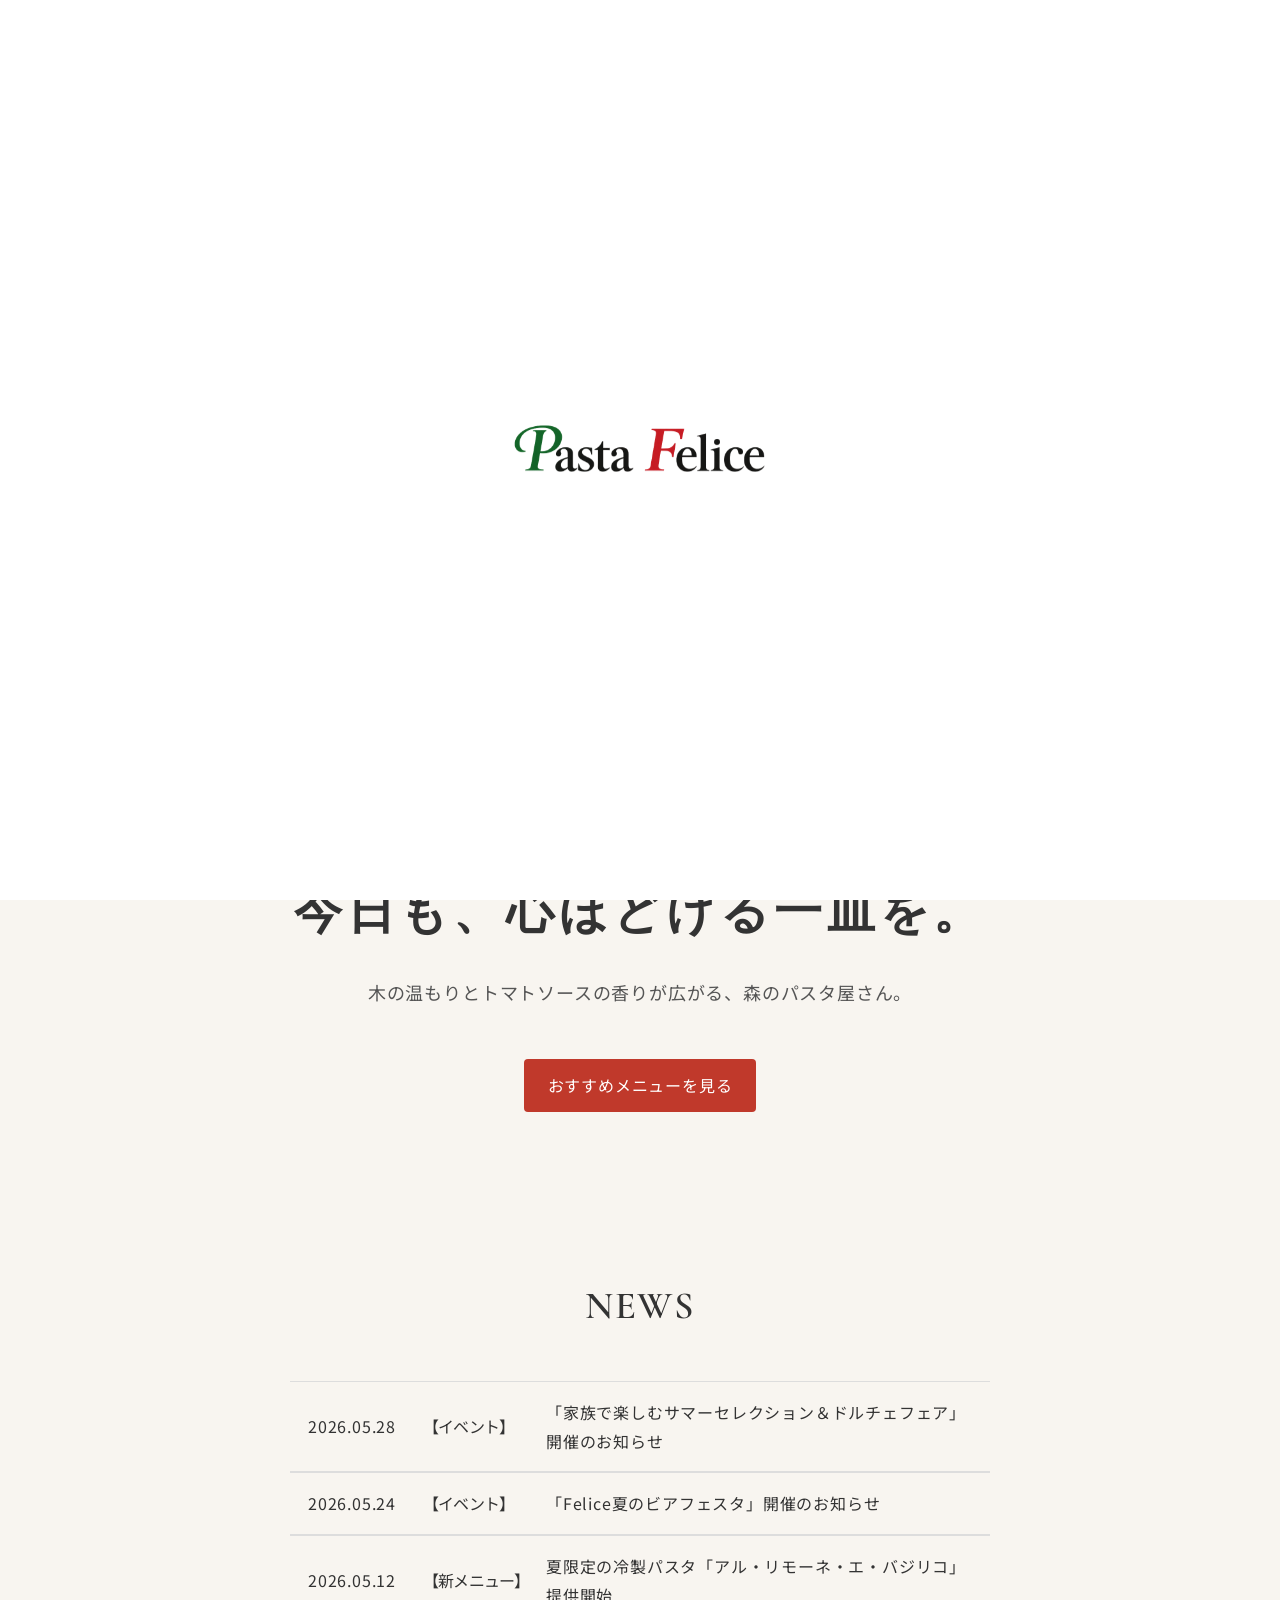
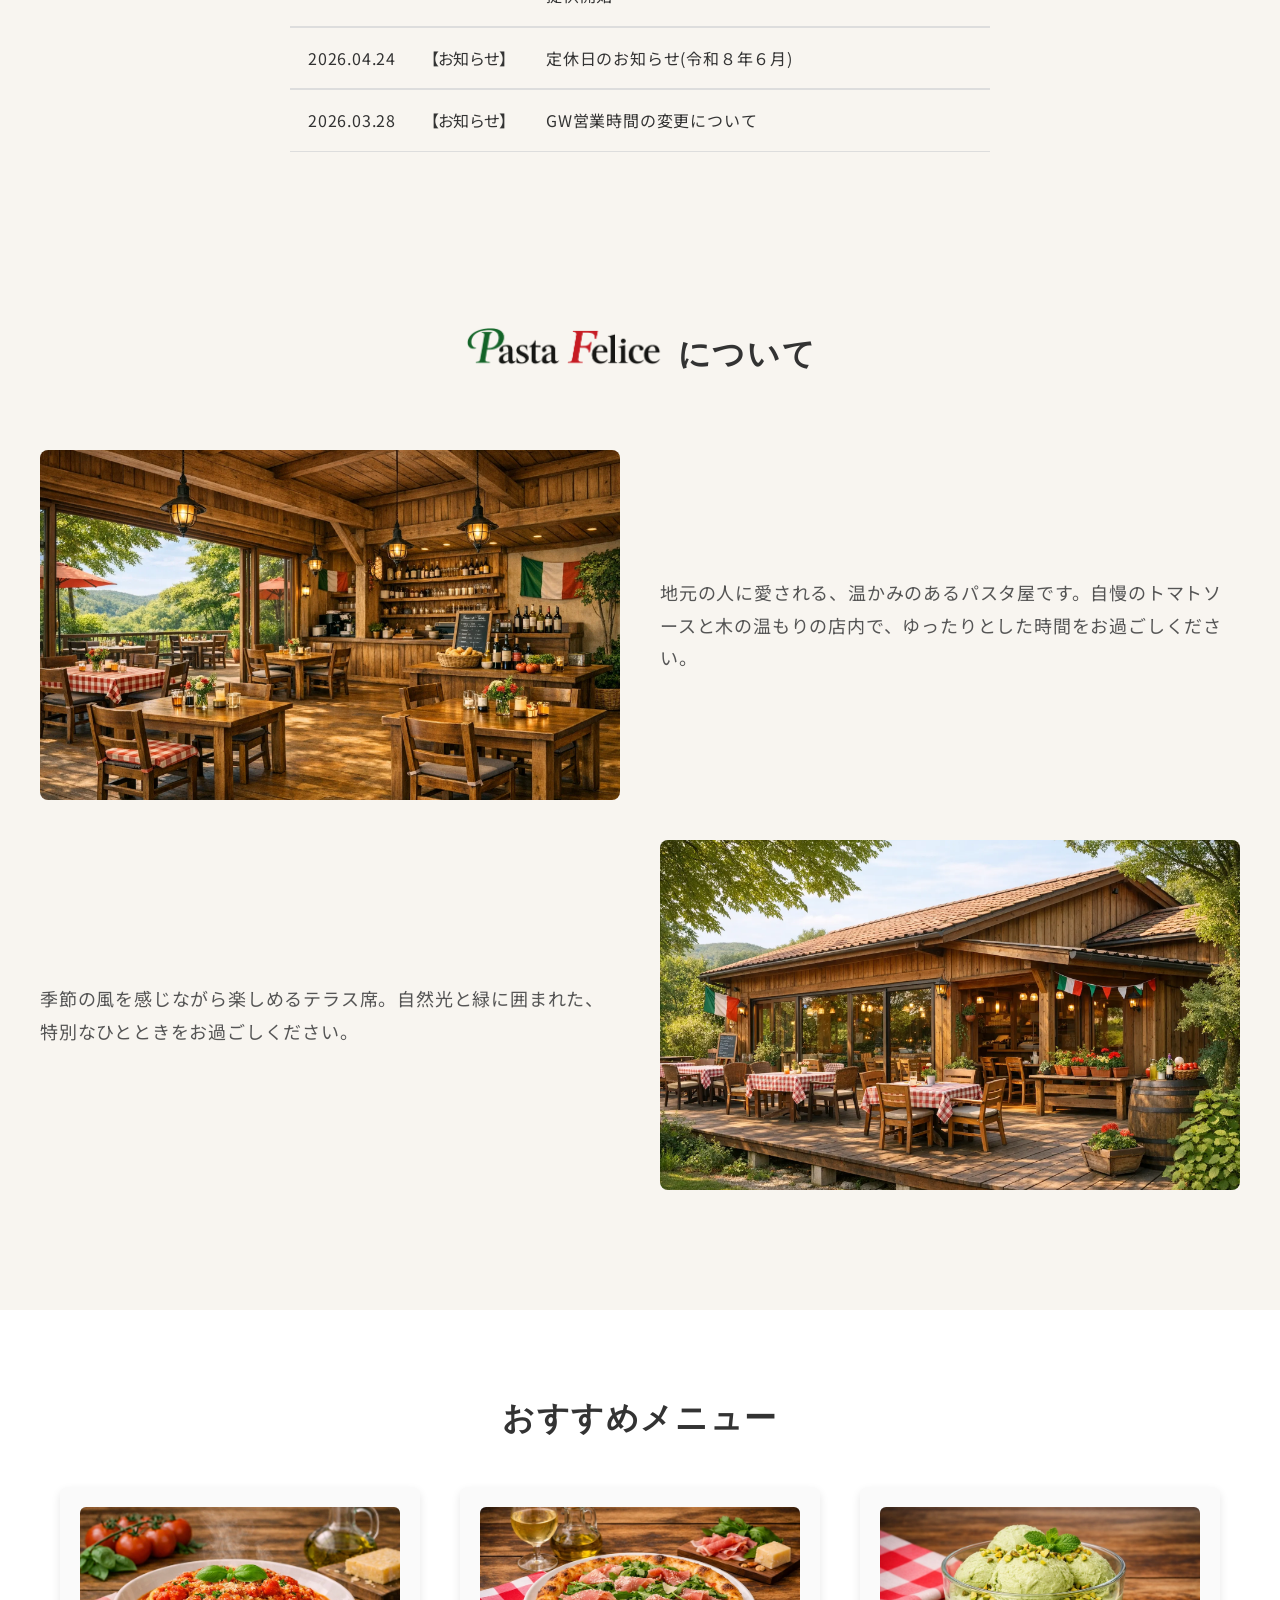
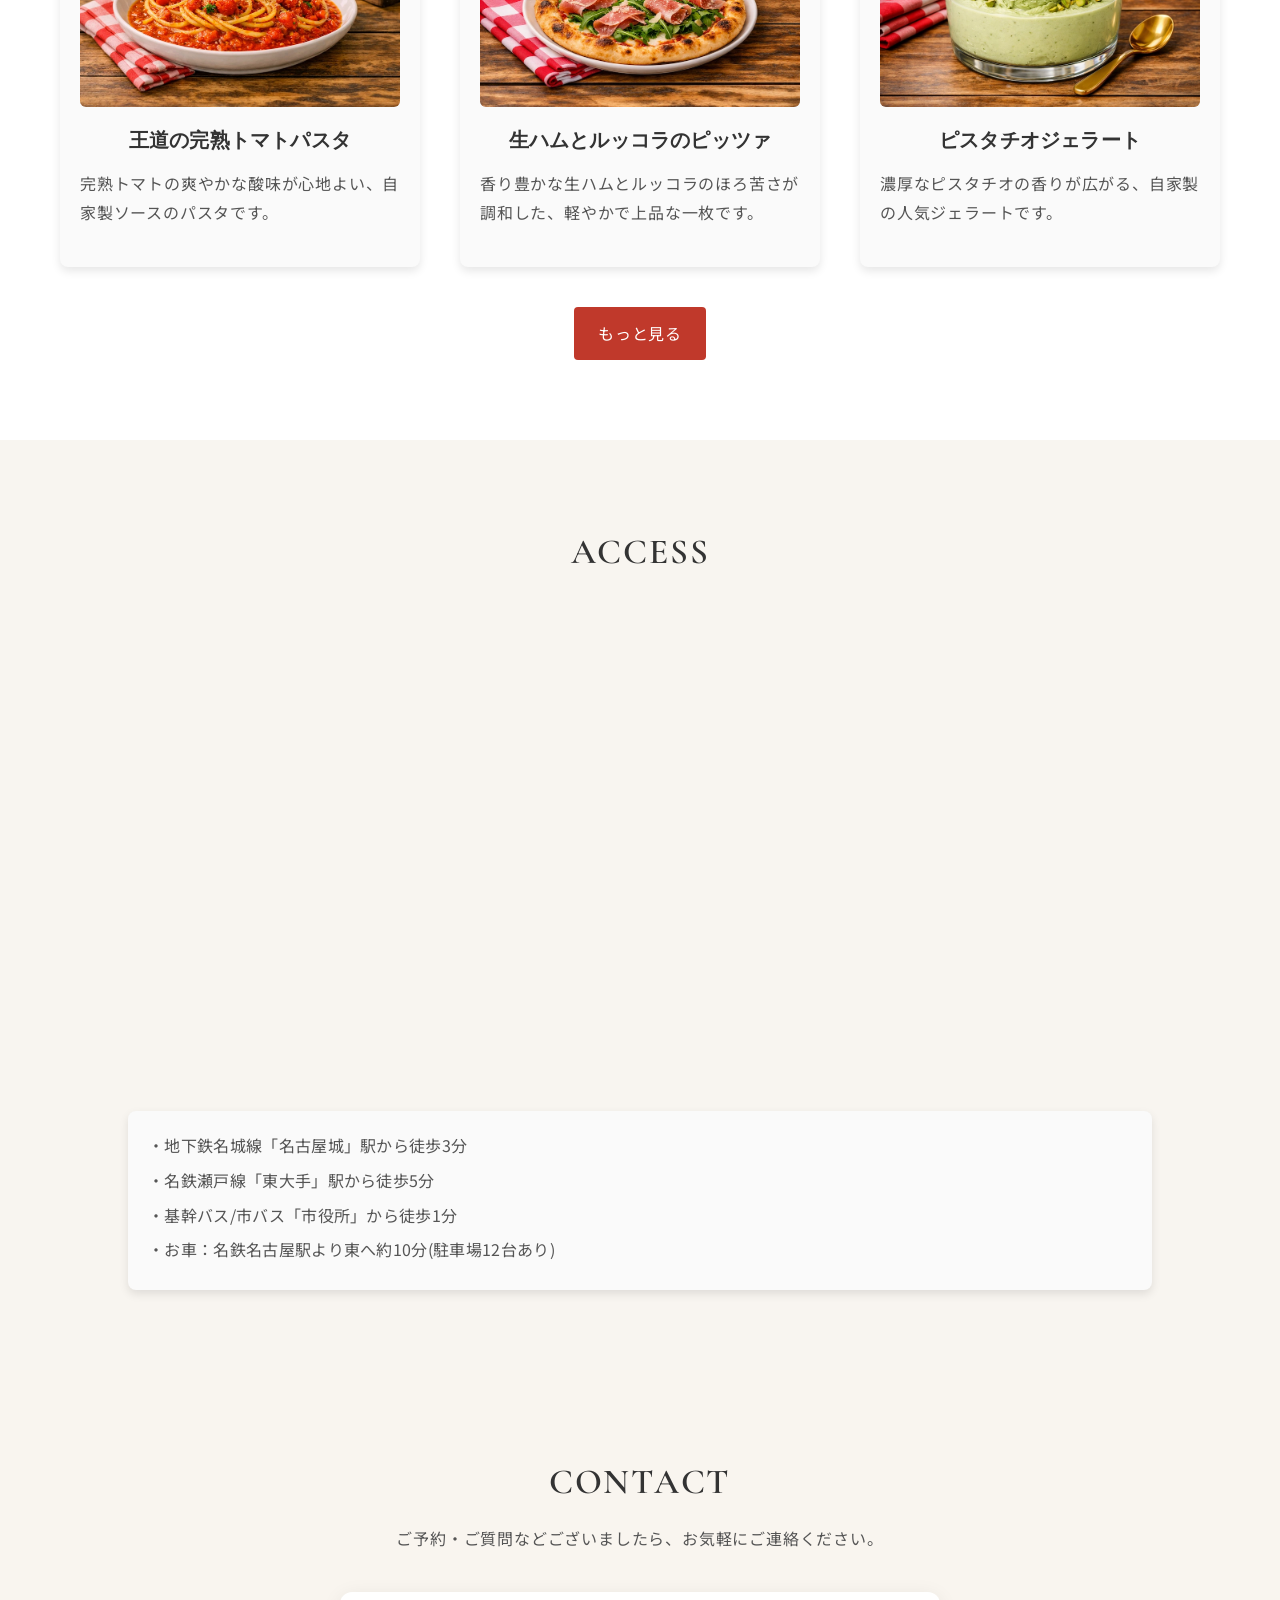
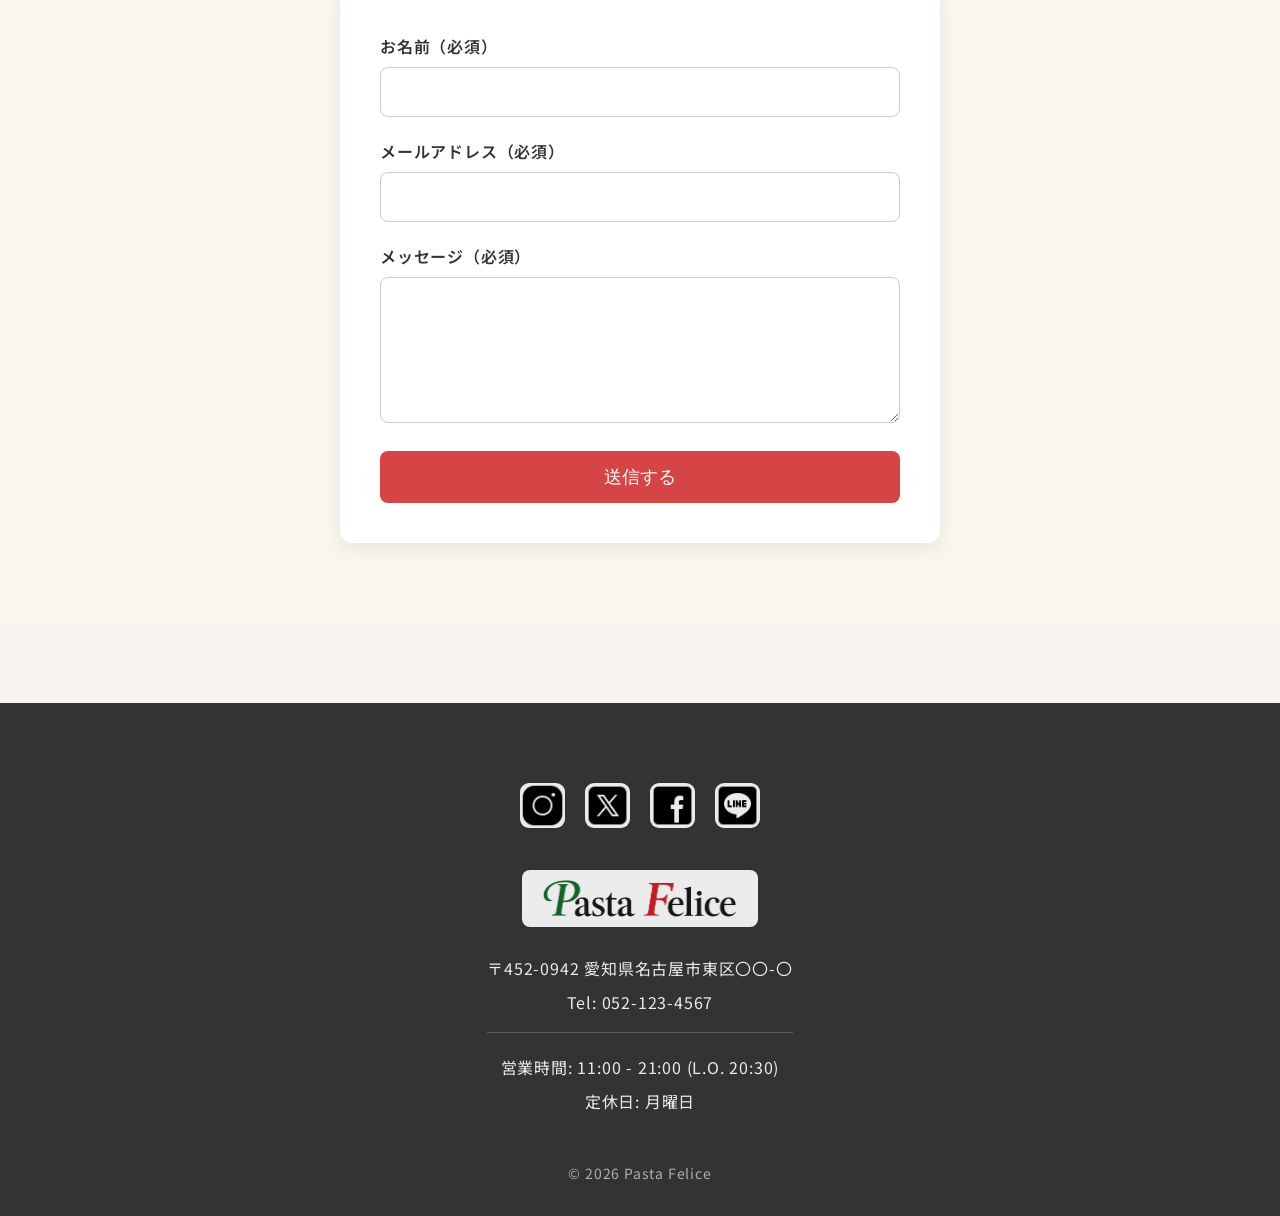
==== index.html @ 6ccf404a "Add files via upload" ====
<!doctype html>
<html lang="ja">

<head>
  <meta charset="UTF-8" />
  <meta name="viewport" content="width=device-width, initial-scale=1.0" />
  <title>Pasta Felice</title>
  <link
    href="https://fonts.googleapis.com/css2?family=Cormorant+Garamond:wght@400;600&family=Playfair+Display:wght@400;600&family=Noto+Sans+JP:wght@300;400;500&display=swap"
    rel="stylesheet" />
  <link rel="stylesheet" href="https://cdnjs.cloudflare.com/ajax/libs/font-awesome/6.5.1/css/all.min.css" />

  <link rel="stylesheet" href="assets/css/style.css" />
  <script>
    if (sessionStorage.getItem('felice_visited')) {
      document.documentElement.style.visibility = 'hidden';
      document.addEventListener('DOMContentLoaded', () => {
        document.documentElement.style.visibility = '';
      });
    }
  </script>
</head>

<body>
  <script>
    if (sessionStorage.getItem('felice_visited')) {
      document.write(
        '<style>#splash, .white-cover { display: none !important; }</style>',
      );
    }
  </script>
  <div id="splash">
    <img src="./assets/images/logo3.png" alt="Logo" class="splash-logo-img" />
  </div>

  <div class="header-wrapper">
    <header>
      <a href="index.html" class="logo"><img src="./assets/images/logo3.png" alt="Pasta Felice" /></a>

      <div class="hamburger">
        <span></span>
        <span></span>
        <span></span>
      </div>

      <nav class="nav-menu">
        <span class="nav-close">×</span>
        <ul>
          <li><a href="index.html">HOME</a></li>
          <li><a href="index.html#news">NEWS</a></li>
          <li><a href="index.html#about">ABOUT</a></li>
          <li><a href="menu.html">MENU</a></li>
          <li><a href="index.html#access">ACCESS</a></li>
          <li><a href="index.html#contact">CONTACT</a></li>
        </ul>
      </nav>
    </header>
    <div class="nav-overlay"></div>
  </div>

  <main>
    <section class="main-visual" id="home-visual">
      <div class="white-cover"></div>

      <div class="slide slide1">
        <div class="overlay"></div>
      </div>
      <div class="slide slide3">
        <div class="overlay"></div>
      </div>
      <div class="slide slide2">
        <div class="overlay"></div>
      </div>
      <div class="slide slide4">
        <div class="overlay"></div>
      </div>
      <!-- ★★★ ここにメッセージを挿入 ★★★ -->
      <div class="slide-message">
        こころに残る、<br class="sp" />ひと皿の物語。
      </div>
      <div class="indicator">
        <span class="dot active"></span>
        <span class="dot"></span>
        <span class="dot"></span>
        <span class="dot"></span>
      </div>
      <button class="arrow prev">‹</button>
      <button class="arrow next">›</button>
    </section>

    <section class="catch">
      <h1 class="catch-title">今日も、心ほどける<br class="sp" />一皿を。</h1>
      <p class="catch-text">
        木の温もりと<br class="sp" />トマトソースの香りが広がる、<br class="sp" />森のパスタ屋さん。
      </p>
      <a href="#menu" class="btn">おすすめメニューを見る</a>
    </section>

    <section id="news" class="news-section fade-in">
      <div class="container">
        <h2 class="section-title">NEWS</h2>

        <!-- JSで中身を入れる箱 -->
        <div id="news-list" class="news-list"></div>
      </div>
    </section>

    <section id="about" class="about fade-in">
      <h2 class="section-title">
        <img src="./assets/images/logo3.png" alt="Pasta Felice について" /><span>について</span>
      </h2>

      <div class="about-row">
        <div class="about-img" style="background-image: url('assets/images/interior.webp')"></div>

        <div class="about-text">
          <p>
            地元の人に愛される、温かみのあるパスタ屋です。自慢のトマトソースと木の温もりの店内で、ゆったりとした時間をお過ごしください。
          </p>
        </div>
      </div>

      <div class="about-row reverse">
        <div class="about-img" style="background-image: url('assets/images/exterior.webp')"></div>

        <div class="about-text">
          <p>
            季節の風を感じながら楽しめるテラス席。自然光と緑に囲まれた、特別なひとときをお過ごしください。
          </p>
        </div>
      </div>
    </section>

    <section id="menu" class="menu fade-in">
      <h2 class="section-title">おすすめメニュー</h2>

      <div class="cards">
        <div class="card menu-card" data-key="pasta1" style="cursor: pointer">
          <div class="card-img" style="background-image: url('assets/images/pasta1.webp')"></div>

          <h3>王道の完熟トマトパスタ</h3>
          <p class="card-desc">
            完熟トマトの爽やかな酸味が心地よい、自家製ソースのパスタです。
          </p>
        </div>

        <div class="card menu-card" data-key="pizza3" style="cursor: pointer">
          <div class="card-img" style="background-image: url('assets/images/pizza3.webp')"></div>

          <h3>生ハムとルッコラのピッツァ</h3>
          <p class="card-desc">
            香り豊かな生ハムとルッコラのほろ苦さが調和した、軽やかで上品な一枚です。
          </p>
        </div>

        <div class="card menu-card" data-key="dessert3" style="cursor: pointer">
          <div class="card-img" style="background-image: url('assets/images/dessert3.webp')"></div>

          <h3>ピスタチオジェラート</h3>
          <p class="card-desc">
            濃厚なピスタチオの香りが広がる、自家製の人気ジェラートです。
          </p>
        </div>
      </div>

      <a href="menu.html" class="btn">もっと見る</a>
    </section>
  </main>

  <section id="access" class="access fade-in">
    <h2 class="section-title">ACCESS</h2>
    <div class="map-large">
      <iframe
        src="https://www.google.com/maps/embed?pb=!1m18!1m12!1m3!1d3261.004905829444!2d136.90399157543223!3d35.18143027275275!2m3!1f0!2f0!3f0!3m2!1i1024!2i768!4f13.1!3m3!1m2!1s0x6003712dbfa2718f%3A0x6dc8f7587fe509fd!2z5ZCN5Y-k5bGL5biC5b255omA!5e0!3m2!1sja!2sjp!4v1778330808648!5m2!1sja!2sjp&iwloc=0"
        width="100%" height="450" style="border: 0" allowfullscreen="" loading="lazy"
        referrerpolicy="no-referrer-when-downgrade">
      </iframe>
    </div>
    <div class="access-info card-style">
      <p>・地下鉄名城線「名古屋城」駅から徒歩3分</p>
      <p>・名鉄瀬戸線「東大手」駅から徒歩5分</p>
      <p>・基幹バス/市バス「市役所」から徒歩1分</p>
      <p>・お車：名鉄名古屋駅より東へ約10分(駐車場12台あり)</p>
    </div>
  </section>

  <section id="contact" class="contact fade-in">
    <h2 class="section-title">CONTACT</h2>

    <p class="contact-lead">
      ご予約・ご質問などございましたら、お気軽にご連絡ください。
    </p>

    <div class="contact-form">
      <form action="#" method="post">
        <label for="name">お名前（必須）</label>
        <input type="text" id="name" name="name" required />
        <label for="email">メールアドレス（必須）</label>
        <input type="email" id="email" name="email" required />
        <label for="message">メッセージ（必須）</label>
        <textarea id="message" name="message" rows="5" required></textarea>
        <button type="submit" class="contact-btn">送信する</button>
      </form>
    </div>
  </section>

  <footer class="site-footer">
    <div class="footer-inner">
      <div class="sns-area">
        <a href="#" class="sns-icon">
          <img src="./assets/images/icon-instagram.png" alt="Instagram" />
        </a>
        <a href="#" class="sns-icon">
          <img src="./assets/images/icon-x.png" alt="X" />
        </a>
        <a href="#" class="sns-icon">
          <img src="./assets/images/icon-facebook.png" alt="Facebook" />
        </a>
        <a href="#" class="sns-icon">
          <img src="./assets/images/icon-line.png" alt="LINE" />
        </a>
      </div>

      <div class="footer-info">
        <h3 class="footer-logo">
          <a href="index.html" class="logo">
            <img src="./assets/images/logo3.png" alt="Pasta Felice" />
          </a>
        </h3>

        <p>〒452-0942 愛知県名古屋市東区〇〇-〇</p>
        <p><a href="tel:0521234567">Tel: 052-123-4567</a></p>
        <div class="hours">
          <p>営業時間: 11:00 - 21:00 (L.O. 20:30)</p>
          <p>定休日: 月曜日</p>
        </div>
      </div>
    </div>

    <p class="copy">© 2026 Pasta Felice</p>
  </footer>

  <script>
    // 1. スライドショーの本体
    const slides = document.querySelectorAll('.slide');
    const dots = document.querySelectorAll('.dot');
    let index = 0;
    let timer;
    null;

    function showSlide(nextIndex) {
      // スライドが1枚もない場合は処理しない（エラー防止）
      if (slides.length === 0) return;
      const currentActive = document.querySelector('.slide.active');
      index = (nextIndex + slides.length) % slides.length;
      slides.forEach((slide) => slide.classList.remove('last-active'));
      if (currentActive) {
        currentActive.classList.remove('active');
        currentActive.classList.add('last-active');
      }
      slides[index].classList.add('active');
      dots.forEach((d, i) => {
        d.classList.toggle('active', i === index);
      });
      resetTimer();
    }

    function resetTimer() {
      clearInterval(timer);
      timer = setInterval(() => {
        showSlide(index + 1);
      }, 7200);
    }

    document
      .querySelector('.next')
      .addEventListener('click', () => showSlide(index + 1));
    document
      .querySelector('.prev')
      .addEventListener('click', () => showSlide(index - 1));
    dots.forEach((dot, i) =>
      dot.addEventListener('click', () => showSlide(i)),
    );

    // 2. スプラッシュ画面の制御（ふわっと消える演出）
    window.addEventListener('load', () => {
      const splash = document.getElementById('splash');
      const whiteCover = document.querySelector('.white-cover');
      const visited = sessionStorage.getItem('felice_visited');

      if (visited) {
        if (splash) splash.style.display = 'none';
        if (whiteCover) whiteCover.style.display = 'none';
        document.body.classList.remove('no-scroll');
        showSlide(0);
        return;
      }

      // 初回訪問時
      document.body.classList.add('no-scroll');
      if (splash) splash.style.display = 'flex';
      if (whiteCover) whiteCover.style.display = 'block';

      setTimeout(() => {
        // ① ロゴ（スプラッシュ）をフェードアウト
        splash.classList.add('hide');

        // ★ 初回訪問として記録（次回からスプラッシュを出さない）
        sessionStorage.setItem('felice_visited', 'true');

        // ② メイン画像が表示されるまで white-cover を残す
        setTimeout(() => {
          whiteCover.classList.add('hide');
        }, 1200);

        // ③ メイン画像を表示し、スクロール解除
        setTimeout(() => {
          document.body.classList.remove('no-scroll');
          showSlide(0);

          const message = document.querySelector('.slide-message');
          if (message) {
            message.classList.add('show-anim');
          }
        }, 2000);
      }, 3500);
    });
  </script>

  <div id="itemModal" class="item-modal">
    <div class="item-modal-content">
      <span class="item-modal-close">×</span>

      <img id="modalImage" class="item-modal-image" />

      <h2 id="modalTitle" class="item-modal-title"></h2>

      <p id="modalPrice" class="item-modal-price"></p>

      <p id="modalDesc" class="item-modal-desc"></p>
    </div>
  </div>

  <script>
    const items = {
      pasta1: {
        img: 'assets/images/pasta1.webp',
        title: 'スパゲッティ・ポモドーロ・クラシコ',
        price: '¥1,180（税込）',
        desc: '完熟トマトの甘みと酸味を引き出した定番パスタ。南イタリア・ナポリで“最も愛される基本のパスタ”と呼ばれる一皿です。火を入れることで甘みが増すサンマルツァーノ種のトマトを中心に使い、余計な調味料を加えず、トマト・バジル・オリーブオイルの香りを最大限に生かしています。シンプルだからこそ、丁寧な火入れと素材の質が味を決める、王道の一品です。',
      },

      // pasta2: {
      //   img: 'assets/images/pasta2.webp',
      //   title: 'フェットチーネ・アルフレッド・コン・ポッロ',
      //   price: '¥1,380（税込）',
      //   desc: '濃厚なクリームソースにチキンを合わせた、贅沢でまろやかな一皿。ローマの料理人アルフレッド氏が考案したと言われる“アルフレッドソース”を、平打ちのフェットチーネにたっぷり絡むよう、コクのあるクリームで仕上げています。しっとりと焼き上げたチキンがソースのまろやかさを引き立て、一口ごとに満足感のある、リッチな味わいをお楽しみいただけます。',
      // },

      pizza3: {
        img: 'assets/images/pizza3.webp',
        title: 'プロシュート・エ・ルッコラ',
        price: '¥1,680（税込）',
        desc: '生ハムの塩気とルッコラの爽やかさが絶妙に調和した大人の味。焼き上げた生地の上に、仕上げで生ハムとルッコラをのせることで、香りと食感が際立ちます。イタリアでは“ワインと合わせるピザ”として親しまれる組み合わせです。',
      },

      dessert3: {
        img: 'assets/images/dessert3.webp',
        title: 'ピスタチオジェラート',
        price: '¥720（税込）',
        desc: '濃厚なピスタチオの香りが楽しめる、人気の自家製ジェラート。イタリアではジェラート専門店が多く、ナッツ系フレーバーは特に人気。香ばしさとコクが広がる、満足感の高い一品です。',
      },
    };

    const modal = document.getElementById('itemModal');

    function closeModal() {
      modal.classList.remove('show');

      document.body.classList.remove('no-scroll');

      setTimeout(() => {
        modal.style.display = 'none';
      }, 300);
    }

    document.querySelectorAll('.menu-card').forEach((card) => {
      card.addEventListener('click', () => {
        const key = card.getAttribute('data-key');

        const item = items[key];

        if (!item) return;

        document.getElementById('modalImage').src = item.img;

        document.getElementById('modalTitle').textContent = item.title;

        document.getElementById('modalPrice').textContent = item.price;

        document.getElementById('modalDesc').textContent = item.desc;

        modal.style.display = 'flex';

        document.body.classList.add('no-scroll');

        setTimeout(() => {
          modal.classList.add('show');
        }, 10);
      });
    });

    document.querySelector('.item-modal-close').onclick = closeModal;

    modal.addEventListener('click', (e) => {
      if (e.target === modal) closeModal();
    });
  </script>
  <script>
    const fadeTargets = document.querySelectorAll('.fade-in');

    const hamburger = document.querySelector('.hamburger');
    const navMenu = document.querySelector('.nav-menu');
    const navClose = document.querySelector('.nav-close');

    const observer = new IntersectionObserver(
      (entries) => {
        entries.forEach((entry) => {
          if (entry.isIntersecting) {
            entry.target.classList.add('show');
          }
        });
      },
      {
        threshold: 0, // ← ★ここを 0 にする
      },
    );

    fadeTargets.forEach((target) => observer.observe(target));

    // × ボタンで閉じる
    navClose.addEventListener('click', () => {
      navMenu.classList.remove('show');
      hamburger.classList.remove('active');
      document.body.classList.remove('no-scroll');
    });

    // ★ 黒い幕（オーバーレイ）を取得
    const navOverlay = document.querySelector('.nav-overlay');

    // ★ ハンバーガーを押したらナビと黒幕を表示
    hamburger.addEventListener('click', () => {
      navMenu.classList.toggle('show');
      hamburger.classList.toggle('active');

      if (navMenu.classList.contains('show')) {
        navOverlay.classList.add('show'); // ← 黒幕 ON
        document.body.classList.add('no-scroll');
      } else {
        navOverlay.classList.remove('show'); // ← 黒幕 OFF
        document.body.classList.remove('no-scroll');
      }
    });

    // ★ × ボタンで閉じる
    navClose.addEventListener('click', () => {
      navMenu.classList.remove('show');
      hamburger.classList.remove('active');
      navOverlay.classList.remove('show');
      document.body.classList.remove('no-scroll');
    });

    // ★ 黒幕をタッチしたら閉じる
    navOverlay.addEventListener('click', () => {
      navMenu.classList.remove('show');
      hamburger.classList.remove('active');
      navOverlay.classList.remove('show');
      document.body.classList.remove('no-scroll');
    });

    // ★ メニュー内のリンクを押したら閉じる（← これを追加）
    document.querySelectorAll('.nav-menu a').forEach((link) => {
      link.addEventListener('click', () => {
        navMenu.classList.remove('show');
        hamburger.classList.remove('active');
        navOverlay.classList.remove('show');
        document.body.classList.remove('no-scroll');
      });
    });
  </script>
  <!-- ▼ NEWS用モーダル（NEWSをクリックしたときに開く） -->
  <div id="newsModal" class="news-modal">
    <div class="news-modal-content">
      <span class="item-modal-close">×</span>

      <h2 id="newsModalTitle" class="news-modal-title"></h2>

      <p class="news-modal-meta">
        <span id="newsModalDate" class="news-modal-date"></span>
        <span id="newsModalCategory" class="news-modal-category"></span>
      </p>

      <p id="newsModalDetail" class="news-modal-detail"></p>
    </div>
  </div>
  <script>
    const NEWS_VISIBLE_COUNT = 5;

    const newsListEl = document.getElementById('news-list');

    const newsModal = document.getElementById('newsModal');
    const newsModalTitle = document.getElementById('newsModalTitle');
    const newsModalDate = document.getElementById('newsModalDate');
    const newsModalCategory = document.getElementById('newsModalCategory');
    const newsModalDetail = document.getElementById('newsModalDetail');
    const newsModalClose = newsModal.querySelector('.item-modal-close');

    let allNews = [];

    function isNew(dateStr) {
      const today = new Date();
      const newsDate = new Date(dateStr);
      const diffMs = today - newsDate;
      const diffDays = diffMs / (1000 * 60 * 60 * 24);
      return diffDays <= 7;
    }

    function renderNews() {
      newsListEl.innerHTML = '';

      // ★ 常に最新5件だけ表示
      const slice = allNews.slice(0, NEWS_VISIBLE_COUNT);

      slice.forEach((item, index) => {
        const div = document.createElement('div');
        div.className = 'news-item';
        div.dataset.index = index;

        // ▼ 日付
        const dateEl = document.createElement('span');
        dateEl.className = 'news-date';
        dateEl.textContent = item.date.replace(/-/g, '.');

        // ▼ カテゴリ（★追加）
        const categoryEl = document.createElement('span');
        categoryEl.className = 'news-category';
        categoryEl.textContent = `【${item.category}】`;

        // ▼ タイトル
        const titleEl = document.createElement('span');
        titleEl.className = 'news-title';
        titleEl.textContent = item.title;

        if (isNew(item.date)) {
          const newEl = document.createElement('span');
          newEl.className = 'news-new';
          newEl.textContent = 'NEW';
          titleEl.appendChild(newEl);
        }

        // ▼ 追加する順番（ここが重要）
        div.appendChild(dateEl);
        div.appendChild(categoryEl); // ← ★ここに入れる
        div.appendChild(titleEl);

        div.addEventListener('click', () => {
          newsModalTitle.textContent = item.title;
          newsModalDate.textContent = item.date.replace(/-/g, '.');
          newsModalCategory.textContent = `【${item.category}】`;
          newsModalDetail.innerHTML = item.detail;

          newsModal.classList.add('show');
          document.body.classList.add('no-scroll');
        });

        newsListEl.appendChild(div);
      });
    }

    fetch('assets/data/news.json')
      .then((res) => res.json())
      .then((data) => {
        allNews = data.sort((a, b) => new Date(b.date) - new Date(a.date));
        renderNews();
      })
      .catch((err) => {
        console.error('NEWSの読み込みに失敗しました', err);
      });

    function closeNewsModal() {
      newsModal.classList.remove('show');
      document.body.classList.remove('no-scroll');
    }

    newsModalClose.addEventListener('click', closeNewsModal);
    newsModal.addEventListener('click', (e) => {
      if (e.target === newsModal) closeNewsModal();
    });
  </script>
</body>

</html>
---- assets/css/style.css ----
/* ------------------------------
   Reset（余計な余白を消す）
------------------------------ */
* {
  margin: 0;
  padding: 0;
  box-sizing: border-box;
}

/* ------------------------------
   基本設定
------------------------------ */
body {
  font-family: 'Noto Sans JP', sans-serif;
  color: #333;
  background-color: #f8f5f0;
  line-height: 1.8;
  /* 1.6から1.8へ：行間を少し広げて読みやすく */
  letter-spacing: 0.05em;
  /* ★追加：文字の間隔をわずかに広げて上品に */
}

/* ついでに、キャッチコピーのタイトルも少し文字間を広げます */
.catch-title {
  font-size: 48px;
  margin-bottom: 20px;
  font-weight: 600;
  letter-spacing: 0.1em;
  /* min-width: 600px; */
}

/* 見出しフォント */
h1,
h2,
h3 {
  font-family: 'Cormorant Garamond', serif;
}

/* ボタン共通 */
.btn {
  display: inline-block;
  padding: 12px 24px;
  background-color: #c0392b;
  /* トマトレッド */
  color: #fff;
  text-decoration: none;
  border-radius: 4px;
  transition: 0.3s;
}

.btn:hover {
  opacity: 0.8;
}

.sp {
  display: none;
}

/* ------------------------------
   キャッチコピー
------------------------------ */
.catch {
  text-align: center;
  padding: 80px 20px;
}

.catch-text {
  width: 80%;
  max-width: 600px;
  margin: 0 auto 50px;
  font-size: 18px;
  text-align: center;
  color: #555;
}

/* ------------------------------
   ニュース（NEWS）
------------------------------ */
#news .section-title {
  font-size: 2.4rem;
}

.news-section {
  padding: 80px 0;
}

.section-title {
  text-align: center;
  margin-bottom: 40px;
}

.news-wrapper {
  max-width: 700px;
  margin: 0 auto;
  border-top: 1px solid #ddd;
}

.news-item {
  display: flex;
  padding: 20px;
  border-bottom: 1px solid #ddd;
  gap: 30px;
}

.news-date {
  color: #888;
  width: 100px;
}

/* カードの並び方の調整 */
.menu-container {
  display: flex;
  justify-content: center;
  gap: 40px;
  /* カード同士の間隔を少し広めに */
  flex-wrap: wrap;
  /* スマホでは縦並びにするため */
}

/* ------------------------------
   お店紹介（About）
------------------------------ */

.about-text {
  width: 50%;
}

.about-text h2 {
  font-size: 32px;
  margin-bottom: 20px;
}

.about-text p {
  font-size: 18px;
  color: #555;
  line-height: 1.8;
}

/* ------------------------------
   おすすめメニュー（menu）
------------------------------ */
.menu {
  text-align: center;
  padding: 80px 20px;
  background-color: #fff;
}

.menu h2 {
  font-size: 2rem;
  margin-bottom: 40px;
}

.cards {
  display: flex;
  justify-content: center;
  gap: 40px;
  max-width: 1200px;
  margin: 0 auto 40px;
}

.card {
  width: 30%;
  background-color: #fafafa;
  border-radius: 8px;
  padding: 20px;
  box-shadow: 0 4px 10px rgba(0, 0, 0, 0.1);
  transition: 0.3s;

  /* --- ここから修正 --- */
  display: flex;
  /* 中身を並べるモードに */
  flex-direction: column;
  /* 縦に並べる */
}

.card:hover {
  transform: translateY(-5px);
  box-shadow: 0 6px 16px rgba(0, 0, 0, 0.15);
}

/* おすすめメニューの画像エリア */
.card-img {
  width: 100%;
  height: 200px;
  /* 高さを少し調整 */
  background-size: cover;
  /* 画像を隙間なく表示する */
  background-position: center;
  /* 画像の真ん中を表示する */
  border-radius: 6px;
  margin-bottom: 16px;
  background-color: #ddd;
  flex-shrink: 0;
  /* 画像が縮まないように固定 */
}

.card h3 {
  font-size: 20px;
  margin-bottom: 10px;
  flex-grow: 0;
  /* 商品名は上詰め */
}

.card-desc {
  font-size: 16px;
  color: #555;
  flex-grow: 1;
  /* 余白を自動的に埋める */
  margin-bottom: 20px;
  text-align: left;
}

.card-price {
  font-weight: bold;
  color: #c0392b;
}

/* ------------------------------
   フッター
------------------------------ */
/* --- フッターエリア全体の調整 --- */
.site-footer {
  background-color: #333;
  color: #fff;
  padding: 60px 20px 30px;
  /* 上にゆとりを持たせ、下を少し締める */
  margin-top: 80px;
  text-align: center;
}

.sns-area {
  display: flex;
  gap: 20px;
  justify-content: center;
  margin-top: 20px;
}

.sns-area .sns-icon img {
  width: 45px;
  height: 45px;
  border-radius: 20%;
  background: rgba(255, 255, 255, 0.9);
  align-items: center;
  justify-content: center;
  transition: 0.3s ease;
}

/* ホバー時のふわりアニメーション */
.sns-icon img:hover {
  transform: translateY(-4px) scale(1.08);
  /* ふわっと浮く */
  box-shadow: 0 6px 18px rgba(0, 0, 0, 0.25);
  /* 影で立体感 */
  opacity: 1;
}

/* フッターのリンク色を白に統一 */
.site-footer a {
  color: #fff;
  text-decoration: none;
}

.site-footer a:hover {
  opacity: 1;
}

.footer-inner {
  max-width: 1000px;
  margin: 0 auto;
  display: flex;
  flex-direction: column;
  align-items: center;
  gap: 35px;
  /* 各ブロック（SNS、情報、マップ）の間の隙間 */
}

/* --- お店情報のテキスト調整 --- */
.footer-info {
  line-height: 1.8;
}

.footer-logo {
  font-family: 'Playfair Display', serif;
  font-size: 32px;
  margin-bottom: 15px;
  color: #fff;
}

.footer-info p {
  margin: 5px 0;
  font-size: 16px;
  opacity: 0.9;
}

.hours {
  margin-top: 15px;
  padding-top: 15px;
  border-top: 1px solid rgba(255, 255, 255, 0.2);
  /* 境界線を入れて見やすく */
}

/* --- マップの表示調整（吹き出し隠し込み） --- */

.map-small iframe {
  margin-top: -120px;
  height: calc(100% + 120px);
  border: none;
}

.copy {
  margin-top: 40px;
  font-size: 14px;
  opacity: 0.6;
}

/* --- Instagram（文字入りボタン） --- */
.insta-link {
  display: inline-flex;
  align-items: center;
  gap: 10px;
  padding: 12px 30px;
  border: 2px solid #fff;
  border-radius: 30px;
  color: #fff;
  text-decoration: none;
  font-weight: 500;
  letter-spacing: 0.1em;
  transition: all 0.3s ease;
}

.insta-link i {
  font-size: 1.5em;
}

.insta-link:hover {
  background-color: #fff;
  color: #333;
  transform: translateY(-3px);
  box-shadow: 0 5px 15px rgba(0, 0, 0, 0.3);
}

/* ------------------------------
   スライドショー（新）
------------------------------ */
.main-visual {
  width: 98%;
  max-width: 1600px;
  height: 80vh;
  margin: 0 auto;
  /* ← 中央寄せ */
  overflow: hidden;
  position: relative;
  background-color: #f8f5f0;
}

.slide-message {
  position: absolute;
  top: 20%;
  left: 50%;
  transform: translateX(-50%);
  color: #fff;
  font-size: 54px;
  font-weight: 600;
  letter-spacing: 0.5px;
  text-shadow: 0 6px 20px rgba(0, 0, 0, 0.55);
  z-index: 20;
  white-space: nowrap;
  pointer-events: none;
  font-family: 'Playfair Display', serif;
  line-height: 1.3;
  opacity: 0;
}

/* クラスが付与された時だけ動くアニメーション */
.slide-message.show-anim {
  animation:
    fadeInMessage 1.8s ease-out forwards,
    fadeOutMessage 5s ease-in-out 4s forwards;
}

@keyframes fadeInMessage {
  0% {
    opacity: 0;
  }

  100% {
    opacity: 1;
  }
}

@keyframes fadeOutMessage {
  0% {
    opacity: 1;
  }

  100% {
    opacity: 0;
  }
}

/* style.css の該当箇所を確認・修正 */
/* style.css スライドショー部分 */
.slide {
  position: absolute;
  top: 0;
  left: 0;
  width: 100%;
  height: 100%;
  opacity: 0;
  transition: opacity 1.5s ease-in-out;
  z-index: 0;
  transform: scale(1);
  background-size: cover;
  background-position: center;
  background-repeat: no-repeat;
  transform-origin: center center;
}

.slide.active {
  opacity: 1;
  z-index: 2;
  /* activeになった瞬間アニメーション開始 */
  animation: zoom-pro 7s ease-out forwards;
}

.slide.last-active {
  opacity: 0;
  z-index: 1;
  /* activeの下に配置 */
  transform: scale(1.08);
}

@keyframes zoom-pro {
  0% {
    transform: scale(1);
  }

  100% {
    transform: scale(1.08);
  }
}

/* 画像の割り当て */
/* 外観（1枚目） */
.slide1 {
  background-image: url('../images/exterior.webp');
  transform: scale(1);
  /* 👈 1 に変更 */
  transform-origin: center center;
}

/* トマトパスタ（2枚目） */
.slide3 {
  background-image: url('../images/pasta1.webp');
  transform: scale(1);
  /* 👈 1 に変更 */
  transform-origin: center center;
  background-position: 95% 25%;
}

/* 内観（3枚目） */
.slide2 {
  background-image: url('../images/interior.webp');
  transform: scale(1);
  /* 👈 1 に変更 */
  transform-origin: center center;
}

/* ピザ（4枚目） */
.slide4 {
  background-image: url('../images/pizza4.webp');
  transform: scale(1);
  /* 👈 1 に変更 */
  transform-origin: center center;
  background-position: 95% 35%;
}

/* ズームアニメーション */
@keyframes zoom-pro {
  0% {
    transform: scale(1);
  }

  100% {
    transform: scale(1.08);
  }
}

/* スライド下のドット */
.indicator {
  position: absolute;
  bottom: 20px;
  left: 50%;
  transform: translateX(-50%);
  display: flex;
  gap: 12px;
  z-index: 10;
}

.dot {
  width: 12px;
  height: 12px;
  background-color: rgba(255, 255, 255, 0.4);
  /* 薄い白 */
  border-radius: 50%;
  transition: 0.3s;
  cursor: pointer;
}

.dot.active {
  background-color: #fff;
  transform: scale(1.3);
}

.arrow {
  position: absolute;
  top: 50%;
  transform: translateY(-50%);
  background: rgba(0, 0, 0, 0.4);
  color: #fff;
  border: none;
  font-size: 40px;
  padding: 10px 15px;
  cursor: pointer;
  z-index: 20;
  border-radius: 4px;
  transition: 0.3s;
}

.arrow:hover {
  background: rgba(0, 0, 0, 0.6);
}

.prev {
  left: 20px;
}

.next {
  right: 20px;
}

/* ▼▼ スライドの白残り対策：オーバーレイ ▼▼ */
.overlay {
  position: absolute;
  top: 0;
  left: 0;
  width: 100%;
  height: 100%;
  pointer-events: none;
  background: linear-gradient(to right,
      rgba(255, 255, 255, 0.85) 0%,
      rgba(255, 255, 255, 0) 60%);
}

.slide3 .overlay,
.slide4 .overlay {
  background: none;
}

.map-small iframe {
  margin-top: -120px;
  /* 地図を上にずらす（数字を大きくするほど上が隠れます） */
  height: calc(100% + 120px);
  /* ずらした分だけ高さを足して下まで埋める */
}

.logo {
  font-family: 'Playfair Display', serif;
  font-size: 32px;
  font-weight: 600;
  letter-spacing: 0.05em;
  color: #333;
  text-decoration: none;
}

header .logo img {
  width: 200px;
  margin-top: 20px;
}

.footer-logo img {
  width: 200px;
  margin-top: 7px;
}

/* ------------------------------
   スプラッシュ（全面ロゴ表示）
------------------------------ */
#splash {
  position: fixed;
  top: 0;
  left: 0;
  width: 100%;
  height: 100%;
  z-index: 9999;
  background: #fff;
  /* 背景色 */
  display: flex;
  justify-content: center;
  align-items: center;
  /* ↓ここを追加・変更してください */
  transition: opacity 1.5s ease-out;
  opacity: 1;
}

/* style.css の該当箇所を書き換え */
#splash.hide {
  opacity: 0;
  /* 0.8s から 2.0s にして、じわーっと消えるように */
  transition: opacity 2s ease-in-out;
  pointer-events: none;
}

.splash-logo-img {
  width: 260px;
  height: auto;
  opacity: 0;
  /* アニメーションの最後に「0.1s」を追加して、ほんの一瞬だけ開始を遅らせます */
  animation: splashZoom 4.2s ease 0.1s forwards;
  will-change: transform, opacity;
  transform-origin: center center;
}

@keyframes splashZoom {
  0% {
    opacity: 0;
    transform: scale(0.8);
    /* ← 少し小さく開始 */
  }

  55% {
    opacity: 1;
    transform: scale(1.15);
    /* ← ふわっと大きく */
  }

  100% {
    opacity: 1;
    transform: scale(1);
    /* ← ゆっくり戻る */
  }
}

/* フェードアウト時の滑らかさUP */
#splash.hide,
.white-cover.hide {
  opacity: 0;
  transition: opacity 1.4s ease;
  /* ← 0.8s → 1.4s にして自然に */
  pointer-events: none;
}

/* 白カバーも余韻を持たせる */
.white-cover {
  position: fixed;
  top: 0;
  left: 0;
  width: 100%;
  height: 100%;
  background: #fff;
  z-index: 2000;
  opacity: 0;
  /* ← 初期状態は透明にする */
  visibility: hidden;
  /* ← クリックも無効にする */
  transition: opacity 1.6s ease;
}

.white-cover.hide {
  opacity: 0;
}

/* アクセス地図の幅調整 */
.access .map-large {
  width: 80%;
  margin: 0 auto;
  /* 中央寄せ */
}

.access .map-large iframe {
  width: 100%;
  height: 450px;
  border: 0;
}

/* お問合せセクション */
.contact {
  padding: 80px 0;
  background: #f9f5ef;
  /* 薄いベージュで全体と統一 */
  text-align: center;
}

.contact h2 {
  font-size: 2.2rem;
  margin-bottom: 10px;
}

.contact-lead {
  font-size: 1rem;
  margin-bottom: 40px;
  color: #555;
}

/* フォーム本体（カード型） */
.contact-form {
  width: 80%;
  max-width: 600px;
  margin: 0 auto;
  background: #fff;
  padding: 40px;
  border-radius: 12px;
  box-shadow: 0 4px 20px rgba(0, 0, 0, 0.08);
  text-align: left;
}

.contact-form label {
  display: block;
  margin-bottom: 6px;
  font-weight: 600;
}

.contact-form input,
.contact-form textarea {
  width: 100%;
  padding: 12px;
  margin-bottom: 20px;
  border: 1px solid #ccc;
  border-radius: 8px;
  font-size: 1rem;
  font-family: inherit;
}

/* 送信ボタン（トマトレッド） */
.contact-btn {
  width: 100%;
  padding: 14px;
  background: #d64545;
  color: #fff;
  border: none;
  border-radius: 8px;
  font-size: 1.1rem;
  cursor: pointer;
  transition: 0.3s;
}

.contact-btn:hover {
  background: #b73838;
}

/* ============================
   ヘッダー（Header）
============================ */
header {
  width: 100%;
  max-width: 1600px;
  display: flex;
  justify-content: space-between;
  align-items: center;
  height: 70px;

  position: sticky;
  top: 0;
  z-index: 1000;
  border-bottom: 1px solid rgba(0, 0, 0, 0.08);
  padding-left: 40px;
  padding-right: 40px;
}

.header-wrapper {
  position: sticky;
  top: 0;
  z-index: 1000;
  background: #fff;
  box-shadow: 0 2px 6px rgba(0, 0, 0, 0.2);

  width: 100%;
  /* ← 画面いっぱいに戻す */
  max-width: none;
  /* ← これを追加して幅制限を解除 */
  /* margin-bottom: 30px; */
}

nav ul {
  display: flex;
  /* ← これが消えて崩れた */
  gap: 40px;
  /* ← メニュー間隔 */
  list-style: none;
  /* 黒丸を消す */
}

nav ul li a {
  font-family: 'Playfair Display', serif;
  font-size: 16px;
  /* ← 読みやすさUP */
  font-weight: 700;
  /* ← Playfairは700が一番見やすい */
  letter-spacing: 0.05em;
  /* ← 少し詰めて視認性UP */
  color: #222;
  transition: 0.3s;
  text-decoration: none;
}

nav ul li a:hover {
  color: #c0392b;
  opacity: 0.8;
}

#news {
  scroll-margin-top: 70px;
}

#access {
  scroll-margin-top: 70px;
  padding: 80px 0;
}

/* MENU と CONTACT は少し上に寄せる */
#menu {
  scroll-margin-top: 70px;
}

#contact {
  scroll-margin-top: 70px;
}

/* ============================
   セクション共通タイトル
============================ */
.section-title {
  text-align: center;
  font-size: 2.2rem;
  font-family: 'Cormorant Garamond', serif;
  font-weight: 600;
  margin-bottom: 60px;
  /* ← ここだけ変更 */
  letter-spacing: 0.05em;
  color: #333;
  margin-bottom: 40px;
  /* ← 60px → 40px に戻す */
}

#about .section-title {
  margin-bottom: 80px;
  /* ← 他より少しだけ詰める */
  display: flex;
  align-items: flex-end;
  /* ← 下揃えに変更 */
  justify-content: center;
  gap: 14px;
  font-size: 2rem;
}

#about .section-title img {
  width: 200px;
  /* ← ロゴの大きさ（調整可） */
}

#about .section-title span {
  position: relative;
  top: 14px;
}

.no-scroll {
  overflow: hidden !important;
  height: 100vh !important;
}

/* ===== セクションごとのタイトル位置調整 ===== */

#about .section-title {
  margin-top: 0;
}

#menu .section-title {
  margin-top: 0;
}

#access .section-title {
  margin-top: 0;
}

#contact .section-title {
  margin-top: 0;
}

/* 商品名（全ページ共通） */
.card h3,
.menu-card h3 {
  letter-spacing: 0.01em;
  /* ← 文字間を少し狭く */
  font-weight: 800;
  /* ← 少し太字にして視認性UP */
}

.about-row {
  display: flex;
  align-items: center;
  gap: 40px;
  margin-bottom: 40px;
}

.about-row.reverse {
  flex-direction: row-reverse;
}

.about-row .about-img {
  width: 50%;
  height: 350px;
  background-size: cover;
  background-position: center;
  border-radius: 8px;
}

.about-row .about-text {
  width: 50%;
  font-size: 18px;
  color: #555;
  line-height: 1.8;
}

#about {
  scroll-margin-top: 70px;
  padding: 80px 0;
  max-width: 1200px;
  width: 95%;
  margin: 0 auto;
}

.footer-logo {
  display: inline-block;
  padding: 0px 18px 4px;
  background: rgba(255, 255, 255, 0.9);
  /* ← 透明度0.9 */
  border-radius: 8px;
}

.footer-logo img {
  display: block;
}

.item-modal {
  opacity: 0;
  transition: opacity 0.35s ease;
}

.item-modal.show {
  opacity: 1;
}

.item-modal-content {
  transform: scale(0.92);
  opacity: 0;
  transition:
    transform 0.35s ease,
    opacity 0.35s ease;
}

.item-modal.show .item-modal-content {
  transform: scale(1);
  opacity: 1;
}

/* ==========================================
   🛠️ 追加：商品モーダルのアニメーションとスクロール制御
========================================== */

/* 1. 背景（黒いマスク）の初期設定とアニメーション */
.item-modal {
  display: none;
  /* 初期状態は非表示（JSで block に切り替えます） */
  position: fixed;
  top: 0;
  left: 0;
  width: 100%;
  height: 100%;
  background-color: rgba(0, 0, 0, 0.6);
  /* 背景を少し暗く */
  z-index: 10000;
  /* スプラッシュ（9999）より前面に表示 */
  align-items: center;
  justify-content: center;
  opacity: 0;
  transition: opacity 0.3s ease;
}

/* JSで .show がついたとき、背景をふわっと表示 */
.item-modal.show {
  display: flex;
  /* 中央寄せを有効に */
  opacity: 1;
}

/* 2. モーダル中身（白枠のカード）のアニメーション */
.item-modal-content {
  background-color: #fff;
  padding: 30px;
  border-radius: 12px;
  max-width: 600px;
  /* 👈 ここを 600px に修正しました！ */
  width: 90%;
  max-height: 90vh;
  overflow-y: auto;
  /* 中身が長くなったらカード内だけでスクロール */
  position: relative;

  /* 最初は少し小さく、透明にしておく */
  transform: scale(0.9);
  opacity: 0;
  transition:
    transform 0.3s ease,
    opacity 0.3s ease;
}

/* 背景が表示されたら、中身をポンッと実寸大に浮かび上がらせる */
.item-modal.show .item-modal-content {
  transform: scale(1);
  opacity: 1;
}

/* --- モーダル関連：style.css からは装飾を消し、仕組みだけにする --- */
body.no-scroll {
  overflow: hidden !important;
  height: 100vh !important;
  padding-right: calc(100vw - 100%) !important;
}

/* 💡 おすすめメニューへジャンプした時、ヘッダーの下にピタッと収める */
#menu {
  scroll-margin-top: 70px;
  /* 👈 ヘッダーの高さ（約80px〜90px）に合わせて自動で手前で止まる命令 */
}

/* ==========================================================
   統一モーダル設定（ここから下を一番最後に貼り付け）
========================================================== */

/* 1. モーダルの全体背景（黒の半透明） */
.item-modal {
  display: flex;
  justify-content: center;
  align-items: center;
  position: fixed;
  z-index: 10000;
  left: 0;
  top: 0;
  width: 100%;
  height: 100%;
  background: rgba(0, 0, 0, 0.6);
  backdrop-filter: blur(2px);
  opacity: 0;
  pointer-events: none;
  transition: opacity 0.3s ease;
}

.item-modal.show {
  opacity: 1;
  pointer-events: auto;
}

/* 2. モーダルの中身（黒い座布団デザイン） */
.item-modal-content {
  background: #222;
  color: #fff !important;
  width: 92%;
  max-width: 680px;
  padding: 30px 42px;
  border-radius: 20px;
  text-align: center;
  position: relative;
  max-height: 95vh;
  overflow-y: auto;
  overflow-x: hidden;
  transform: scale(0.92);
  opacity: 0;
  transition:
    transform 0.35s ease,
    opacity 0.35s ease;
}

.item-modal.show .item-modal-content {
  transform: scale(1);
  opacity: 1;
}

/* 3. モーダル内の各パーツ */
.item-modal-close {
  position: absolute;
  top: 12px;
  right: 16px;
  font-size: 32px;
  cursor: pointer;
  color: #fff;
}

.item-modal-image {
  width: 100%;
  height: 350px;
  object-fit: cover;
  border-radius: 8px;
  margin-bottom: 28px;
  display: block;
}

.item-modal-title {
  font-size: 24px;
  margin-bottom: 8px;
  color: #fff;
}

.item-modal-price {
  font-size: 20px;
  color: #c49a6c;
  margin-bottom: 16px;
  text-align: right;
}

.item-modal-desc {
  font-size: 15px;
  line-height: 1.7;
  color: #ddd !important;
  text-align: left;
}

/* 4. スクロール固定設定 */
body.no-scroll {
  overflow: hidden !important;
  height: 100vh !important;
  padding-right: calc(100vw - 100%) !important;
}

body.no-scroll .header-wrapper {
  padding-right: calc(100vw - 100%) !important;
}

/* 2回目以降のちらつき防止用クラス */
.is-hidden {
  display: none !important;
}

/* アクセス情報の文字設定 */
.access-info {
  width: 80%;
  margin: 30px auto 0;
  font-size: 16px;
  line-height: 1.8;
  color: #555;
  letter-spacing: 0.02em;
}

/* ★ おすすめメニューと同じカードデザイン */
.card-style {
  background-color: #fafafa;
  border-radius: 8px;
  padding: 20px;
  box-shadow: 0 4px 10px rgba(0, 0, 0, 0.1);
  transition: 0.3s;
}

.access-info p {
  margin-bottom: 6px;
}

/* ▼▼ スクロールでふわっと表示 ▼▼ */
.fade-in {
  opacity: 0;
  transform: translateY(40px);
  transition:
    opacity 0.8s ease,
    transform 0.8s ease;
}

.fade-in.show {
  opacity: 1;
  transform: translateY(0);
}

.news,
.about,
.menu,
.access,
.contact {
  padding-top: 80px;
  /* 全セクション統一 */
}

/* -------------------------------------------
----------------------------------------------
-----------------------------------------------
-----------------------------ここからスマホ設定--
------------------------------------------------
-------------------------------------------------
-------------------------------------------------
------------ */

/* --- 1. ハンバーガーボタンの基本設定 --- */
.hamburger {
  display: none;
  cursor: pointer;
  width: 30px;
  height: 24px;
  position: relative;
  z-index: 1000;
}

.hamburger span {
  display: block;
  width: 100%;
  height: 3px;
  background: #333;
  position: absolute;
  transition: 0.3s;
}

.hamburger span:nth-child(1) {
  top: 0;
}

.hamburger span:nth-child(2) {
  top: 10px;
}

.hamburger span:nth-child(3) {
  top: 20px;
}

/* メニューが開いている時、ハンバーガーアイコンを非表示にする */
.hamburger.active {
  opacity: 0;
  pointer-events: none;
  /* クリックも無効化する */
  transition: opacity 0.3s ease;
}

/* ----------------------------------------------------ここからニュースに関するもの----------------------------------------------------*/

/* ▼ NEWS リスト全体 */
.news-list {
  max-width: 700px;
  margin: 0 auto;
}

/* ▼ NEWS 1件分のカード */
.news-item {
  display: flex;
  flex-direction: column;
  gap: 4px;
  padding: 16px 18px;
  border-bottom: 1px solid #ddd;
  cursor: pointer;
  transition: background 0.2s ease;
  align-items: flex-start;
  border-top: 1px solid #ddd;
}

.news-item:hover {
  background: #f5f1ea;
}

/* ▼ 日付 */
.news-date {
  font-size: 1rem;
  color: #333;
  flex-shrink: 0;
  order: 1;
}

/* ▼ NEW マーク（1週間以内） */
.news-new {
  display: inline-block;
  background: #d64545;
  color: #fff;
  font-size: 0.7rem;
  padding: 2px 6px;
  border-radius: 4px;
  margin-left: 6px;
  font-weight: 600;
}

.news-more-btn:hover {
  opacity: 0.85;
}

/* ▼ NEWS専用モーダル（外側） */
.news-modal {
  display: none;
  position: fixed;
  z-index: 9999;
  inset: 0;
  background: rgba(0, 0, 0, 0.6);
  justify-content: center;
  align-items: center;
  cursor: pointer;
}

/* ▼ NEWSモーダルを表示するための show クラス */
.news-modal.show {
  display: flex;
}

/* 閉じるボタン */
.news-modal-content .item-modal-close {
  position: absolute;
  top: 16px;
  right: 20px;
  font-size: 28px;
  cursor: pointer;
}

.news-modal-title {
  font-size: 1.4rem;
  margin-bottom: 12px;
}

.news-modal-date {
  font-size: 0.9rem;
  color: #888;
  margin-bottom: 20px;
}

.news-modal-detail {
  font-size: 1rem;
  line-height: 1.7;
}

.news-modal-content {
  background: #222;
  color: #fff !important;
  width: 92%;
  max-width: 680px;
  padding: 50px 80px;
  border-radius: 20px;
  text-align: left;
  position: relative;
  max-height: 95vh;
  overflow-y: auto;
  overflow-x: hidden;
  transform: scale(0.92);
  opacity: 0;
  transition:
    transform 0.35s ease,
    opacity 0.35s ease;
  cursor: default;
}

.news-modal.show .news-modal-content {
  transform: scale(1);
  opacity: 1;
  position: relative;
}

.news-modal-close {
  cursor: pointer;
}

.news-modal-title {
  font-size: 1.5rem;
  margin-bottom: 36px;
  margin-top: 24px;
  line-height: 28px;
}

.news-modal-date {
  /* position: absolute;
  top: 36px;
  left: 80px; */
  font-size: 1rem;
  margin-bottom: 20px;
  color: #c49a6c;
}

.news-modal-detail {
  font-size: 1rem;
  line-height: 1.7;
  color: #eee;
  white-space: pre-line;
}

.news-modal-detail a {
  color: #c49a6c;
  /* ここを好きな色に変更できる。*/
  text-decoration: underline;
  /* 下線あり（好みで消せる） */
}

.news-modal-detail a:hover {
  color: rgb(239, 226, 182);
  /* ホバー時の色 */
}

/* ==========================================================================
   ★ここに追加：ニュースモーダル内の日付とカテゴリーの横並び設定
   ========================================================================== */
.news-modal-meta {
  /* display: flex; */
  /* 日付とカテゴリーを横並びにする */
  /* align-items: center; */
  /* 上下の高さを中央で揃える */
  /* margin-top: 24px; */
  /* 👈 上の閉じるボタン等との隙間を確保 */
  margin-bottom: 15px;
  /* 下の本文との間に隙間を作る */
}

.news-modal-date {
  /* position: static !important; */
  /* 👈 元々かかっていた絶対配置(absolute)を解除して、横並びに直します */
  font-size: 14px;
  color: #c49a6c;
  /* 高級感のあるゴールドベージュ（元のモーダル色と統一） */
}

.news-modal-category {
  font-size: 14px;
  color: #c49a6c;
  /* 文字を白にして読みやすく */
  margin-left: 12px;
  /* 日付との間にあける隙間の幅 */
  /* position: absolute;
  top: 166px;
  left: 150px; */
}

/* ==========================================================================
   ★追加ここまで
   ========================================================================== */

/* ここに書いてOK（スマホ用より前でも後でもいい） */
@media (min-width: 769px) {
  a[href^='tel:'] {
    pointer-events: none;
    color: inherit;
    text-decoration: none;
  }

  .nav-close {
    display: none;
  }

  .news-item {
    display: flex;
    flex-direction: row;
    /* ← 横並び */
    align-items: center;
    gap: 5px;
    /* ← インデント（余白） */
  }

  /* カテゴリとタイトルを横並びにする */
  .news-category,
  .news-title {
    display: inline-flex;
    align-items: center;
  }

  .news-date {
    min-width: 110px;
    /* ← 日付の幅を固定して整列 */
  }

  .news-category {
    min-width: 110px;
    /* ← カテゴリの幅も固定 */
    color: #333;
    font-weight: 400;
    order: 2;
    margin-right: 8px;
    font-size: 1rem;
    letter-spacing: -0.05rem;
  }

  .news-title {
    display: inline;
    align-items: center;
    gap: 6px;
    flex: 1;
    /* ← タイトルは残り全部使う */
    order: 3;
    white-space: normal;
  }

  .news-new {
    white-space: nowrap;
    margin-left: 4px;
  }
}

/* --- 2. スマホ用（768px以下）の決定版設定 --- */
@media (max-width: 768px) {
  .hamburger {
    display: block;
    position: absolute;
    top: 32px;
    right: 24px;
    z-index: 100000;
    /* ← 念のため前面に */
  }

  .sp {
    display: inline;
  }

  /* レイアウト調整 */
  body {
    padding: 0 0 30px;
    margin: 0;
  }

  header {
    height: 80px;
    padding: 0 16px;
  }

  header .logo img {
    width: 180px;
    margin-top: 20px;
  }

  /* （他のコンテンツの調整はそのまま維持されます） */
  .main-visual {
    height: 40vh;
  }

  .slide-message {
    left: 53%;
    transform: translateX(-50%);
    /* ← これが中央寄せの本体 */
    font-size: 2rem;
    top: 37%;
    width: 90%;
    text-align: center;
    white-space: normal;
  }

  .catch {
    padding: 70px 20px;
  }

  .catch-title {
    font-size: 2rem;
    margin-bottom: 40px;
  }

  .catch-text {
    font-size: 1.1rem;
    text-align: center;
  }

  .news-section {
    padding: 70px 18px;
  }

  .about-row {
    flex-direction: column;
    gap: 20px;
  }

  .about-row.reverse {
    flex-direction: column;
  }

  .about-row .about-img,
  .about-row .about-text {
    width: 100%;
  }

  .about-row .about-img {
    height: 240px;
  }

  .cards {
    flex-direction: column;
    gap: 24px;
  }

  .card {
    width: 100%;
  }

  .card-desc {
    font-size: 1rem;
  }

  .menu-grid {
    grid-template-columns: 1fr;
    gap: 24px;
  }

  .menu-card {
    padding: 16px;
  }

  .menu-img {
    height: 160px;
  }

  .access .map-large {
    width: 95%;
  }

  .access-info {
    width: 90%;
    font-size: 14px;
  }

  .contact-form {
    width: 90%;
    padding: 24px;
  }

  .contact-lead {
    text-align: center;
    margin: 0 auto 40px;
    width: 75%;
  }

  .site-footer {
    padding: 40px 20px;
  }

  .footer-logo img {
    width: 160px;
  }

  /* --- メニューのスライド設定 --- */
  .nav-menu {
    /* display: flex; */
    position: fixed;
    top: 0;
    right: -80%;
    width: 70vw;
    height: 100vh;
    background: #f8f5f0;
    padding: 100px 20px;
    z-index: 99999 !important;
    transition: right 0.3s ease;
    box-shadow: -5px 0 15px rgba(0, 0, 0, 0.1);
    visibility: visible !important;
    gap: 20px;
    list-style: none;
  }

  .nav-menu.show {
    right: 0% !important;
  }

  .nav-menu ul {
    flex-direction: column;
    align-items: center;
    gap: 30px;
  }

  .nav-menu ul li a {
    font-size: 20px;
  }

  .nav-close {
    position: absolute;
    top: 20px;
    right: 20px;
    font-size: 36px;
    font-weight: 600;
    color: #f8f5f0;
    border: 2px solid #333;
    border-radius: 20%;
    width: 42px;
    height: 42px;
    display: flex;
    align-items: center;
    justify-content: center;
    background: #333;
    cursor: pointer;
    z-index: 100000;
  }

  .nav-overlay {
    position: fixed;
    top: 0;
    left: 0;
    width: 100%;
    height: 100%;
    background: rgba(0, 0, 0, 0.4);
    backdrop-filter: blur(2px);
    /* z-index: 9999; */
    opacity: 0;
    pointer-events: none;
    transition: opacity 0.3s ease;
  }

  .nav-overlay.show {
    opacity: 1;
    pointer-events: auto;
  }

  .slide {
    background-position: center center !important;
  }

  #about .section-title img {
    width: 13rem;
  }

  #about .section-title span {
    font-size: 2rem;
    letter-spacing: -0.1rem;
    margin-left: -0.7rem;
  }

  #about .section-title {
    margin-bottom: 50px;
  }

  .about-row .about-img {
    width: 95%;
    aspect-ratio: 4 / 3;
    overflow: hidden;
    /* ← これ重要 */
    border-radius: 8px;
  }

  .about-row .about-img img {
    width: 100%;
    height: 100%;
    object-fit: cover;
    /* ← これで比率にフィット */
    object-position: center;
  }

  .about-text p {
    width: 90%;
    text-align: left;
    letter-spacing: normal;
    margin: 0 auto;
  }

  #about {
    padding: 70px 0;
  }

  .menu {
    padding-top: 70px;
    padding-bottom: 70px;
  }

  .menu h2 {
    font-size: 1.7rem;
  }

  .menu h3 {
    font-size: 1.4rem;
  }

  #access {
    padding-top: 70px;
    padding-bottom: 70px;
  }

  #contact {
    padding-top: 70px;
    padding-bottom: 70px;
  }

  #contact h2 {
    font-size: 2.2rem;
  }

  .section-title {
    font-size: 2rem;
  }

  /* NEWS / MENU / ACCESS を少し小さく */
  .section-title {
    font-size: 1.7rem;
  }

  /* ABOUT はロゴと並ぶのでさらに小さく */
  #about .section-title {
    font-size: 1.6rem;
  }

  /* CONTACT もフォームとのバランスで小さめ */
  #contact .section-title,
  .contact h2 {
    font-size: 1.6rem;
  }

  .site-footer {
    margin-top: 50px;
  }

  .sns-area {
    gap: 10px;
  }

  .sns-icon img:hover {
    transform: none;
    box-shadow: none;
  }

  #about {
    scroll-margin-top: 70px;
  }

  #access {
    scroll-margin-top: 70px;
  }

  #contact {
    scroll-margin-top: 70px;
  }

  .item-modal-image {
    height: 25vh;
  }

  .item-modal-content {
    max-height: 95vh;
  }

  .item-modal-title {
    font-size: 1.6rem;
    text-align: left;
  }

  .item-modal-desc {
    font-size: 1.1rem;
    line-height: 1.5;
    color: #ddd !important;
    text-align: left;
  }

  .slide1 {
    opacity: 0.1;
  }

  .btn:hover {
    opacity: 1;
  }

  .news-item {
    display: flex;
    flex-direction: column;
    width: 100%;
    position: relative;
    padding-top: 8px;
  }

  /* 日付（左上） */
  .news-date {
    order: 1;
    font-size: 1rem;
  }

  /* カテゴリ（右上） */
  .news-category {
    order: 2;
    position: absolute;
    top: 9.5px;
    left: 115px;
    font-size: 0.9rem;
    color: #333;
    font-weight: 400;
    letter-spacing: -0.05rem;
  }

  /* タイトル（2行目・左詰め） */
  .news-title {
    order: 3;
    margin-top: 6px;
    display: block;
    text-align: left;
    line-height: 1.6;
    font-size: 1rem;
    color: #333;
  }

  .news-modal-content {
    padding: 50px 36px;
  }

  .news-modal-date {
    font-size: 1rem;
    top: 30px;
    left: 42px;
  }
}
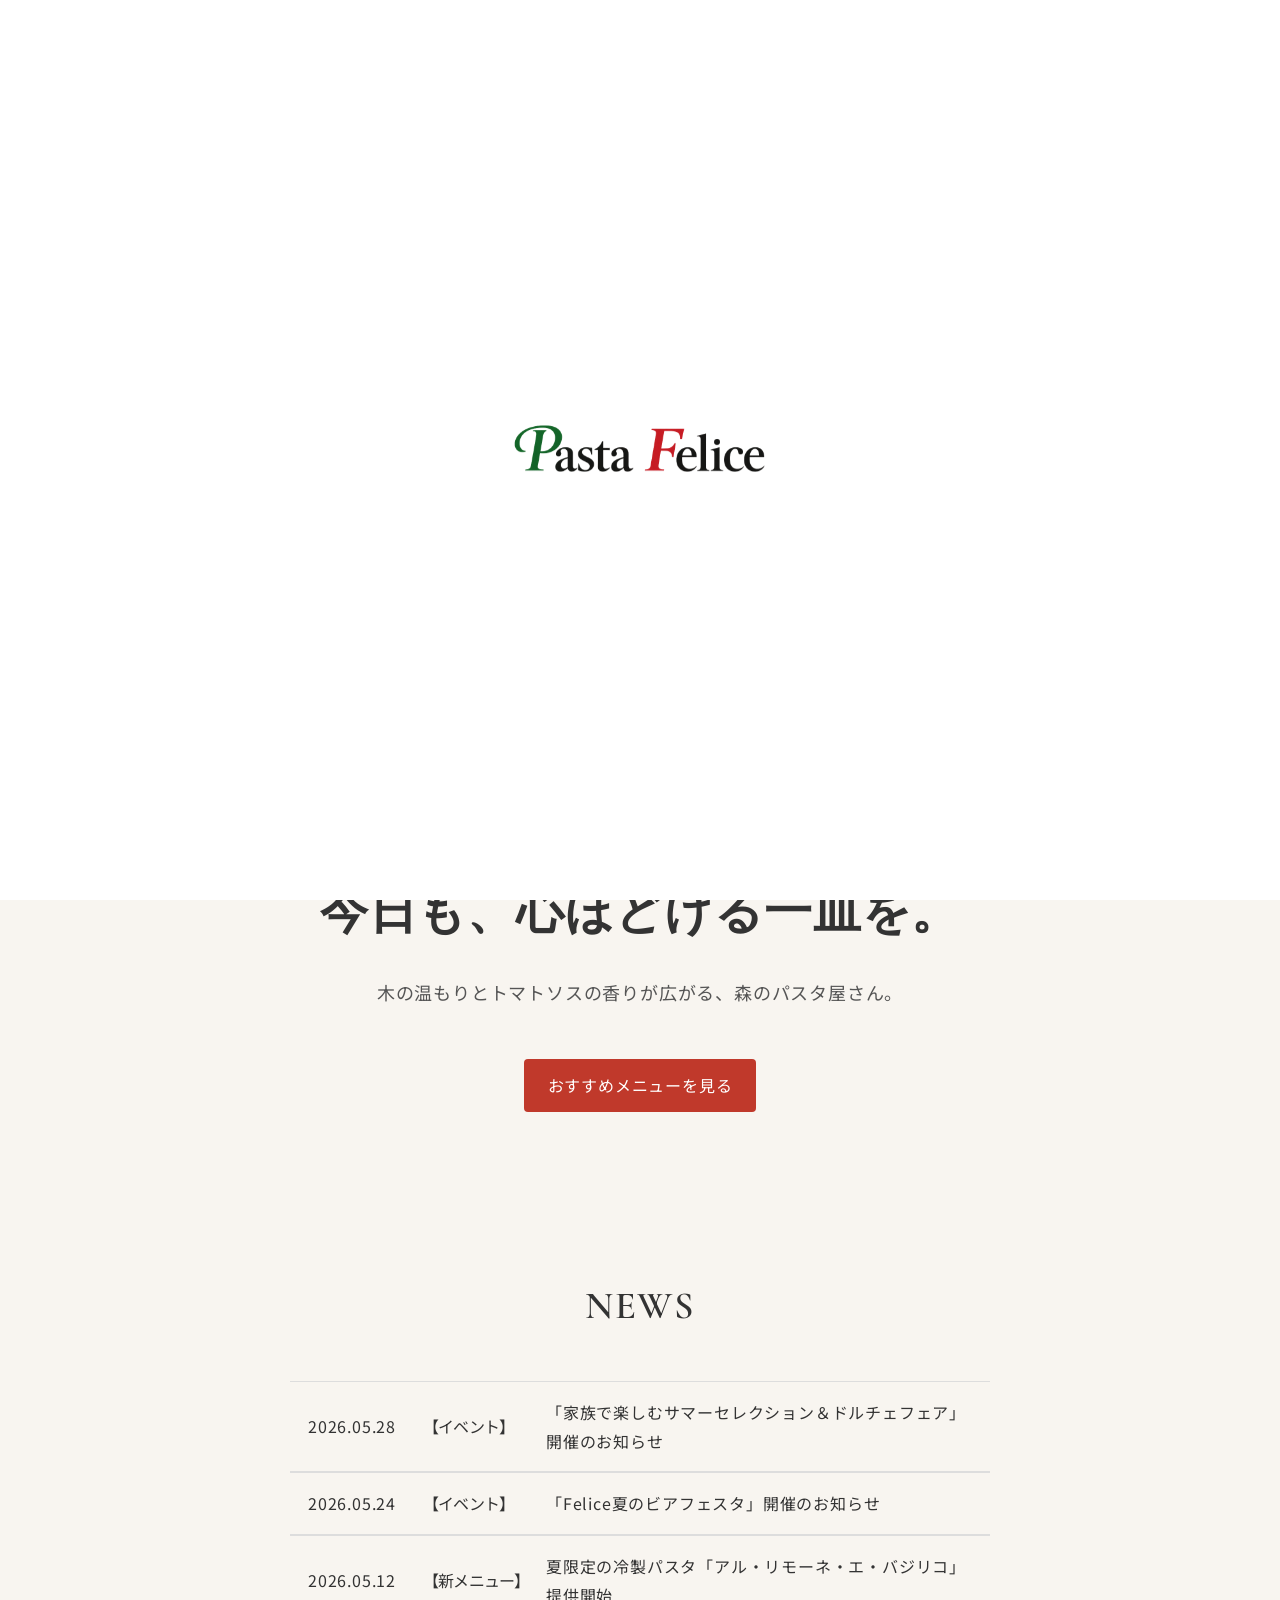
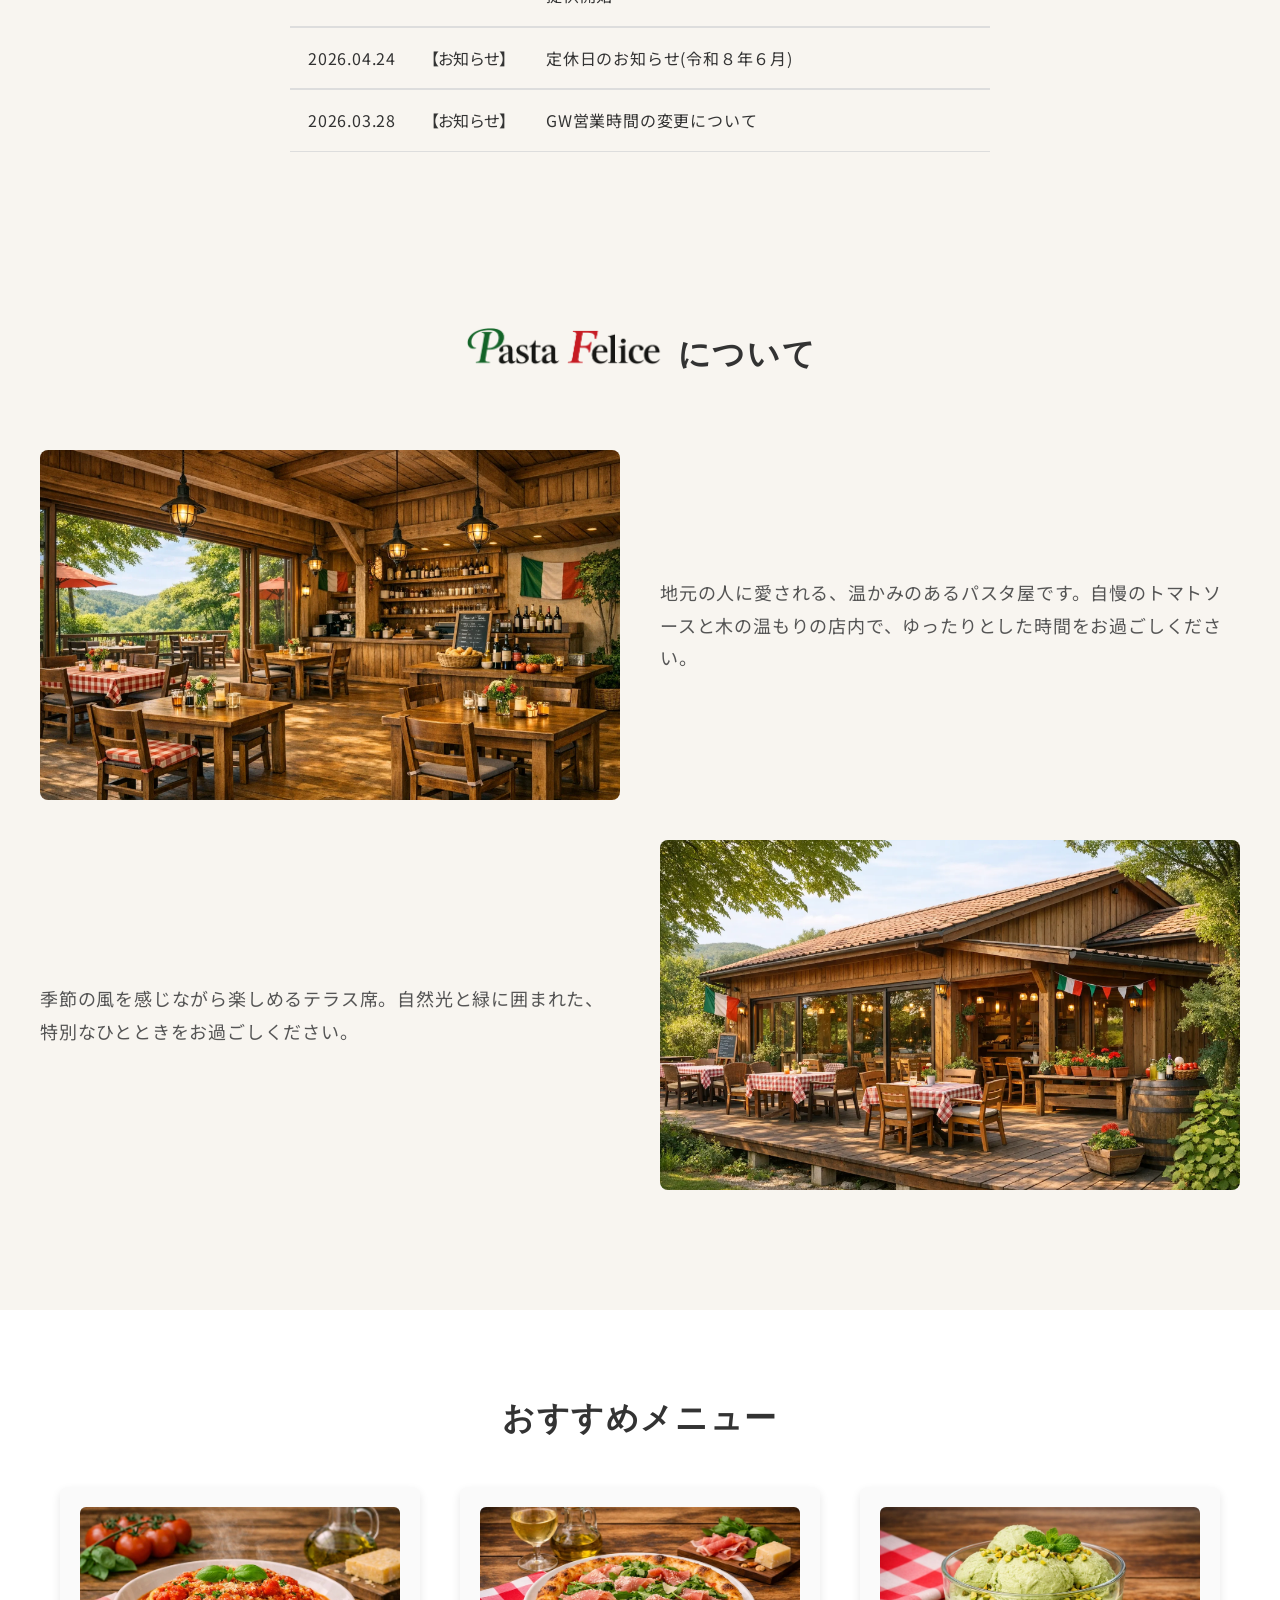
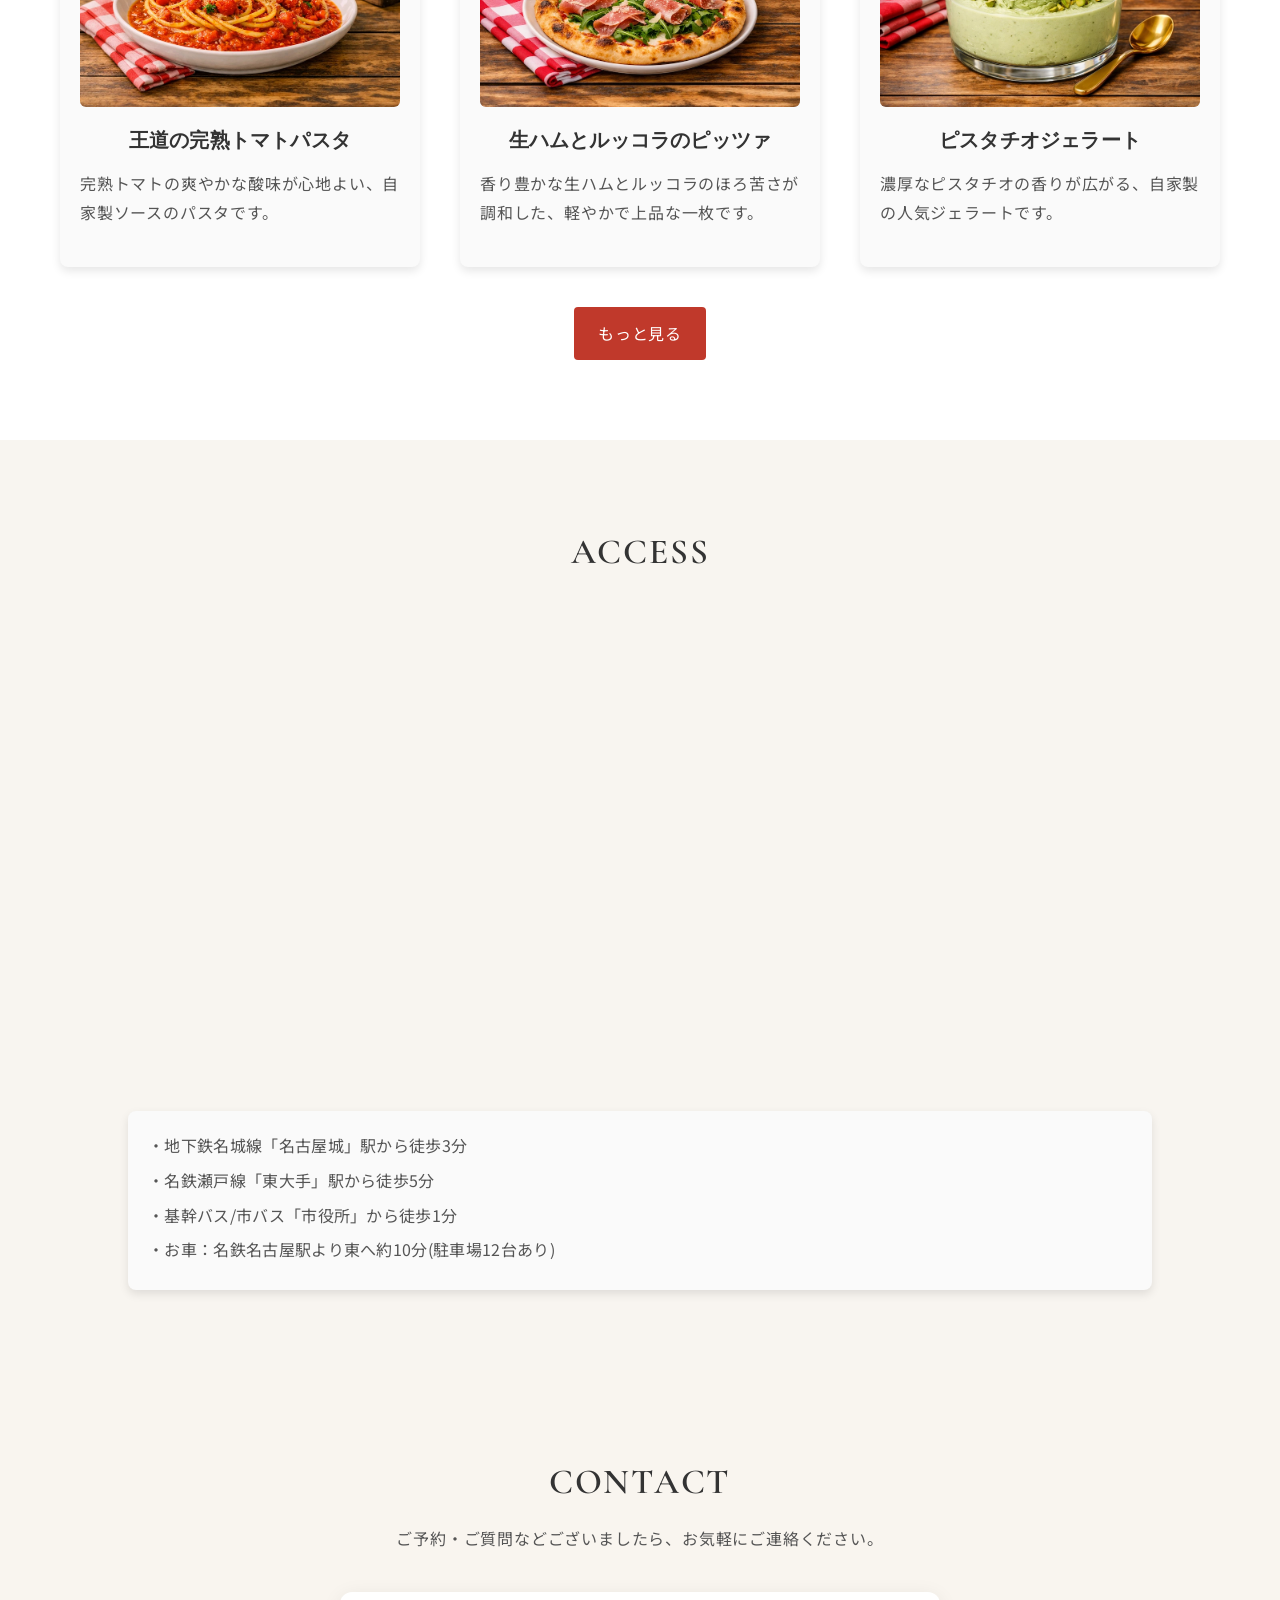
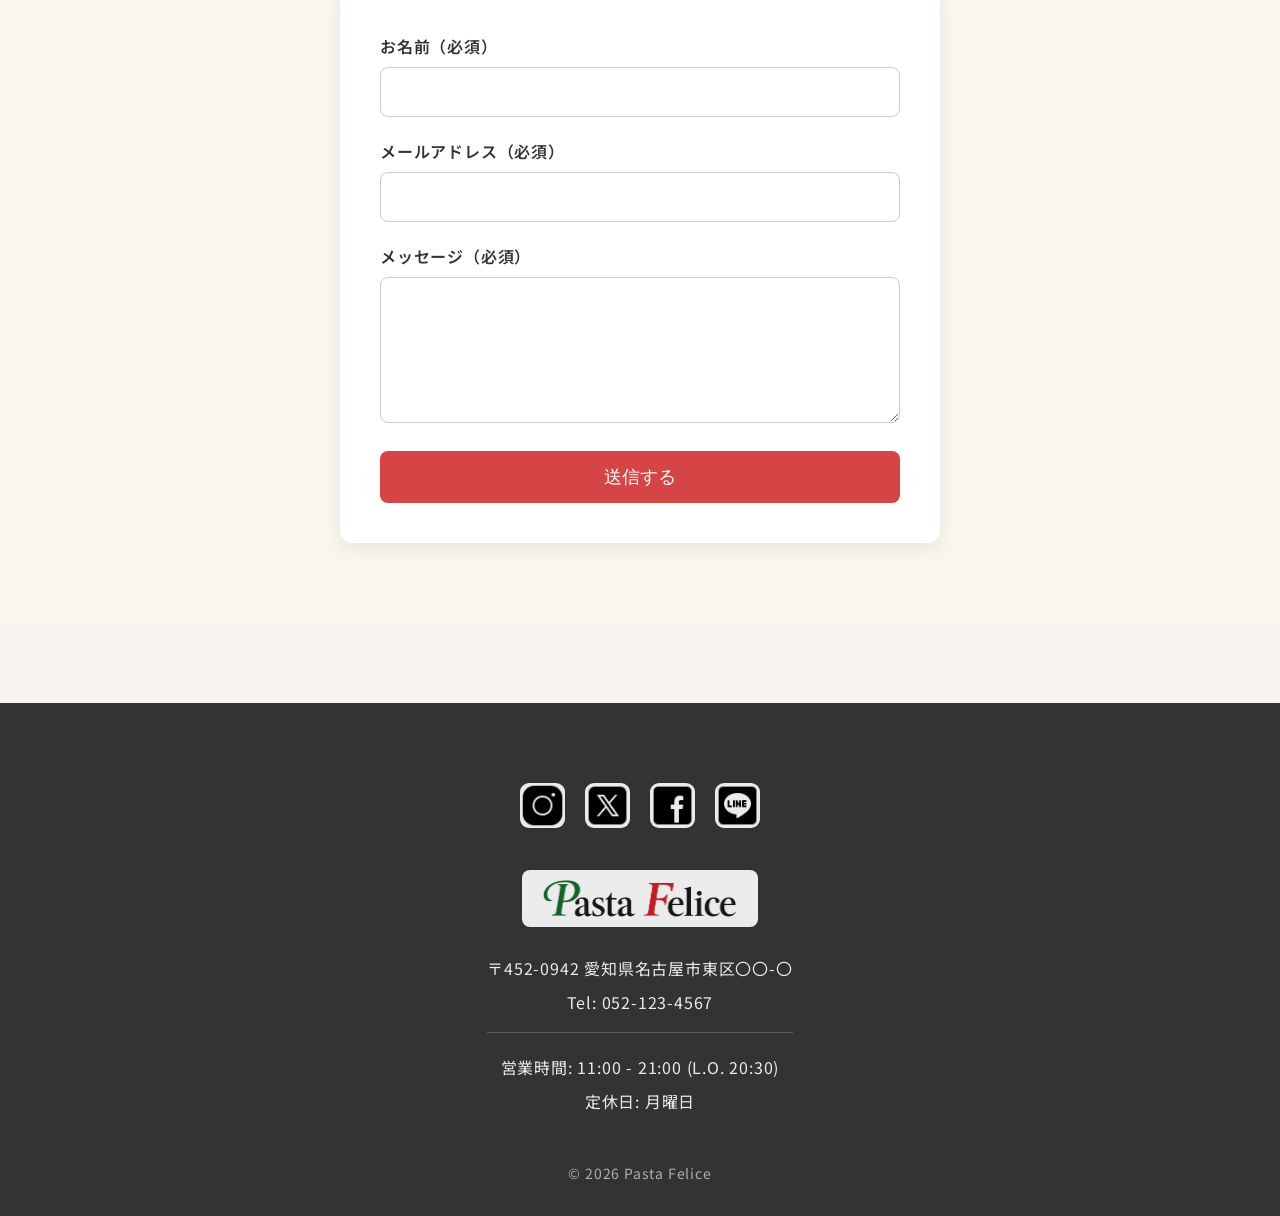
==== commit 8e1e153e: "Add files via upload" ====
--- a/index.html
+++ b/index.html
@@ -91,7 +91,7 @@
     <section class="catch">
       <h1 class="catch-title">今日も、心ほどける<br class="sp" />一皿を。</h1>
       <p class="catch-text">
-        木の温もりと<br class="sp" />トマトソースの香りが広がる、<br class="sp" />森のパスタ屋さん。
+        木の温もりと<br class="sp" />トマトソスの香りが広がる、<br class="sp" />森のパスタ屋さん。
       </p>
       <a href="#menu" class="btn">おすすめメニューを見る</a>
     </section>
@@ -585,6 +585,9 @@
       })
       .catch((err) => {
         console.error('NEWSの読み込みに失敗しました', err);
+      })
+      .finally(()=>{
+
       });
 
     function closeNewsModal() {
--- a/assets/css/style.css
+++ b/assets/css/style.css
@@ -25,7 +25,7 @@
   font-size: 48px;
   margin-bottom: 20px;
   font-weight: 600;
-  letter-spacing: 0.1em;
+  letter-spacing: 0.05rem;
   /* min-width: 600px; */
 }
 
@@ -65,7 +65,7 @@
 }
 
 .catch-text {
-  width: 80%;
+  width: 85vw;
   max-width: 600px;
   margin: 0 auto 50px;
   font-size: 18px;
@@ -1539,7 +1539,7 @@
   }
 
   .catch-title {
-    font-size: 2rem;
+    font-size: 1.8rem;
     margin-bottom: 40px;
   }
 
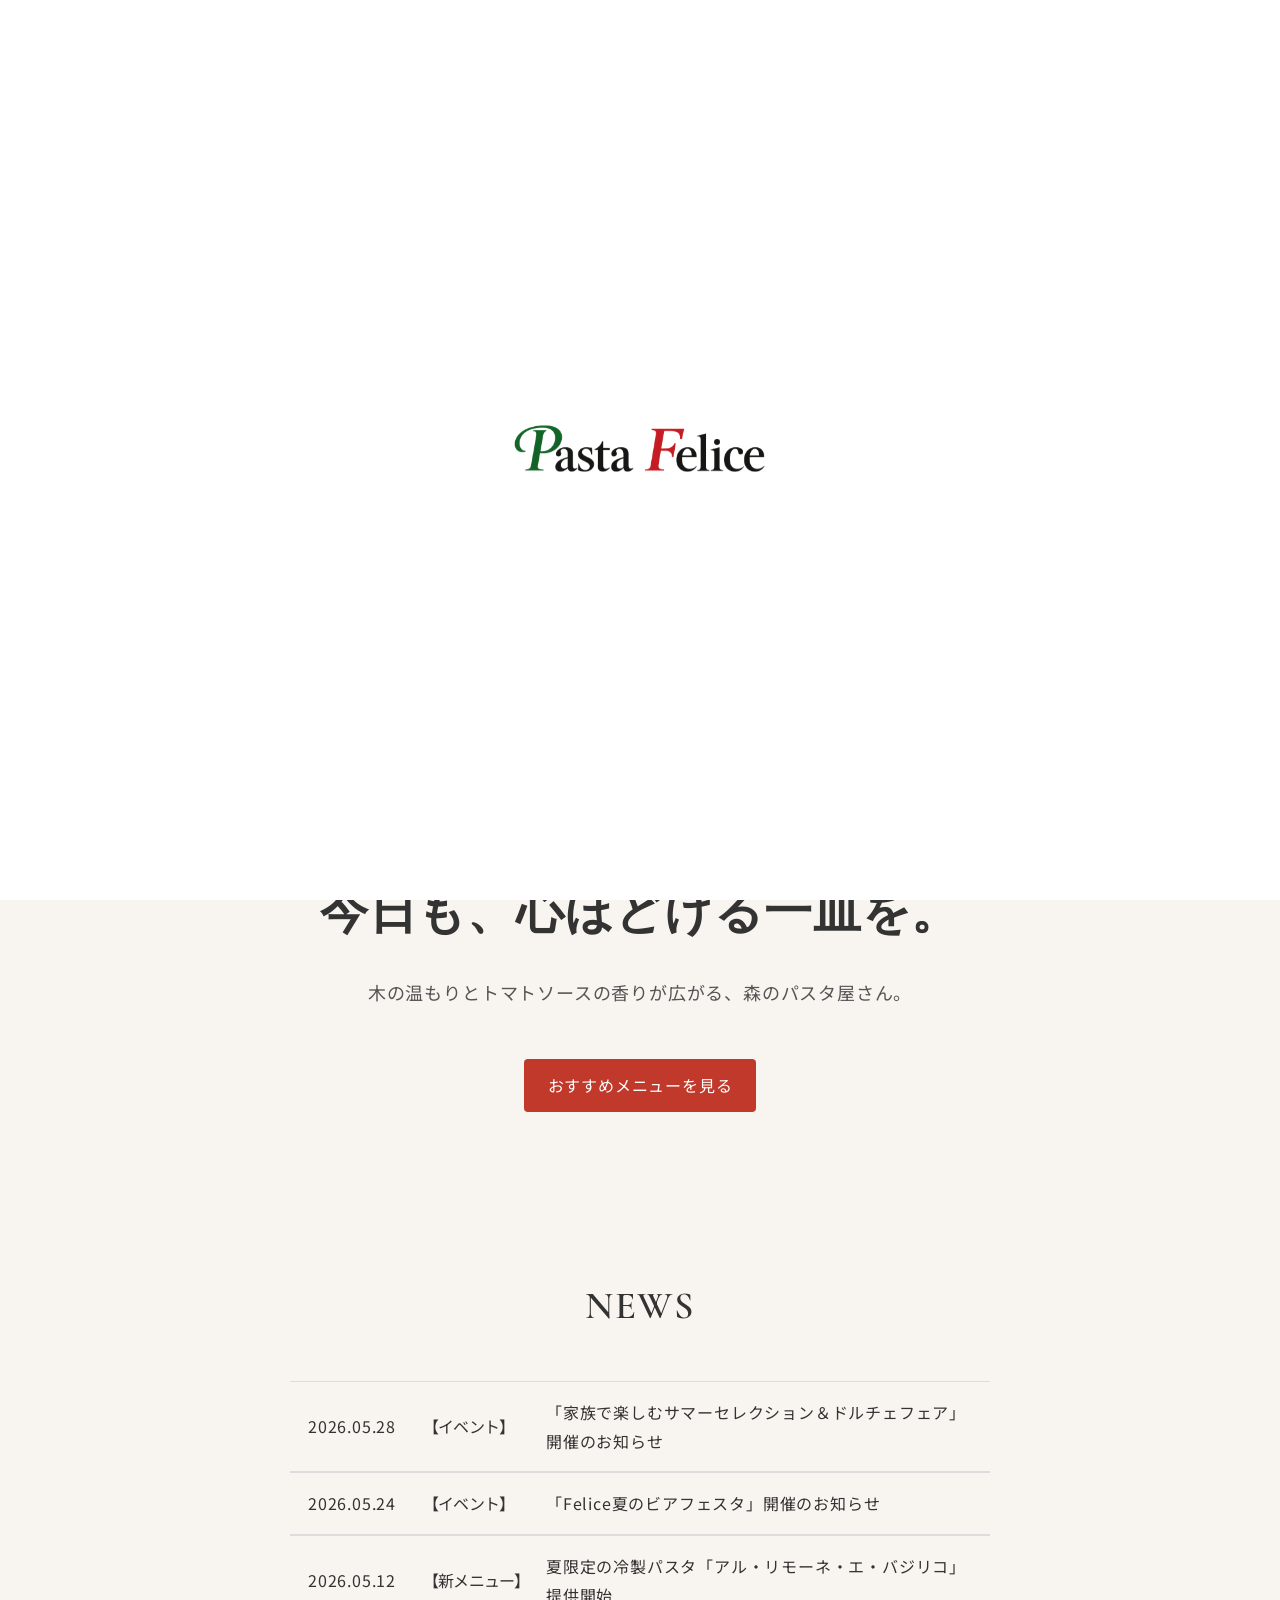
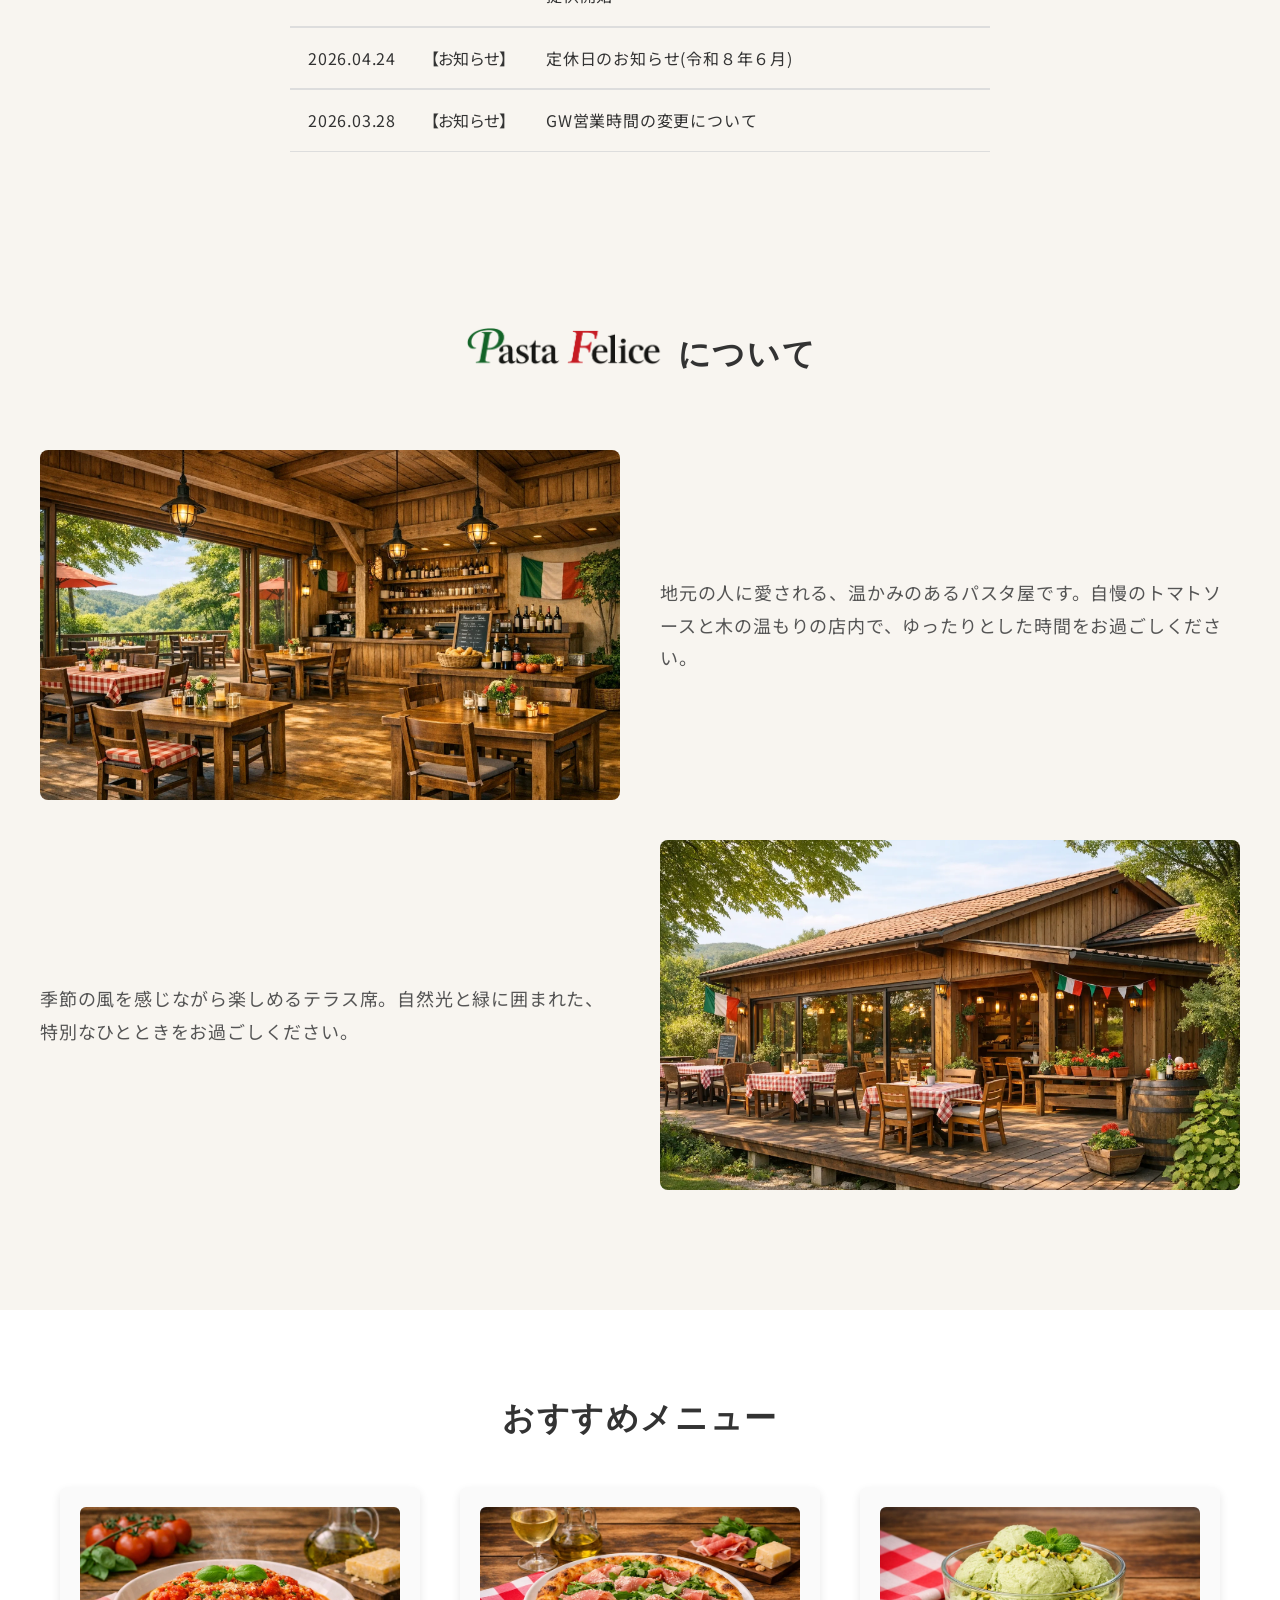
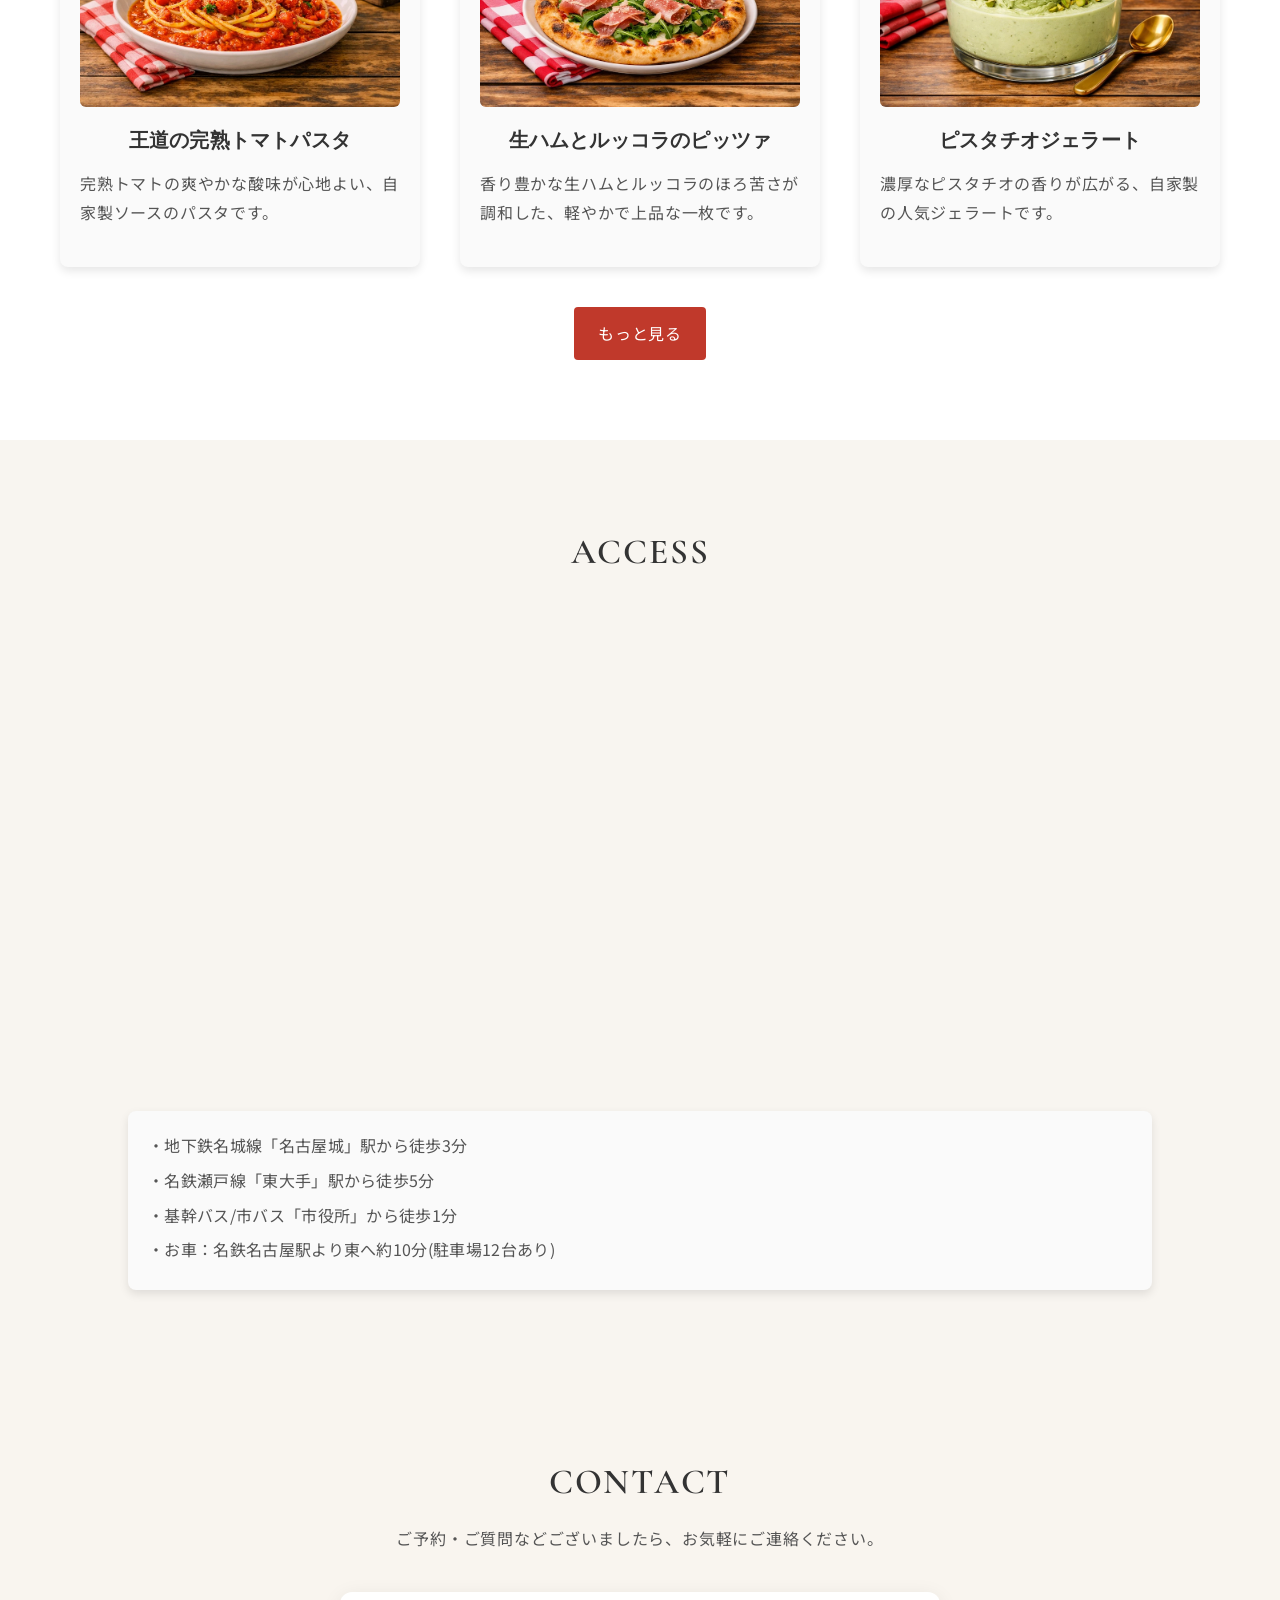
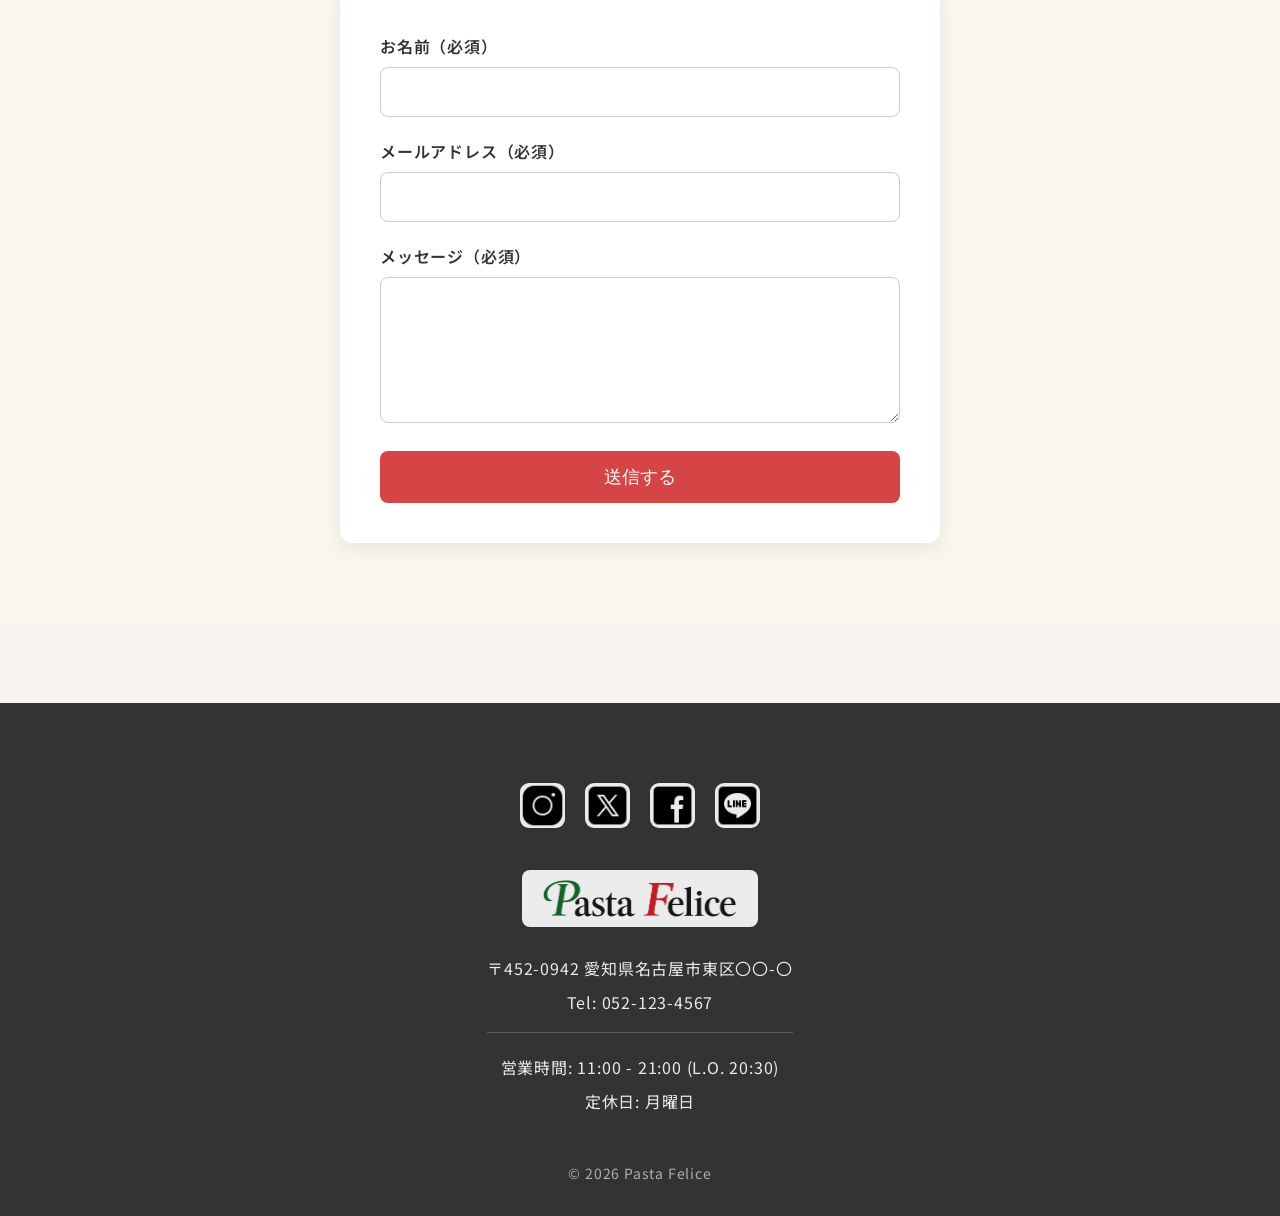
==== commit dfd145bc: "Add files via upload" ====
--- a/index.html
+++ b/index.html
@@ -91,7 +91,7 @@
     <section class="catch">
       <h1 class="catch-title">今日も、心ほどける<br class="sp" />一皿を。</h1>
       <p class="catch-text">
-        木の温もりと<br class="sp" />トマトソスの香りが広がる、<br class="sp" />森のパスタ屋さん。
+        木の温もりと<br class="sp" />トマトソースの香りが広がる、<br class="sp" />森のパスタ屋さん。
       </p>
       <a href="#menu" class="btn">おすすめメニューを見る</a>
     </section>
